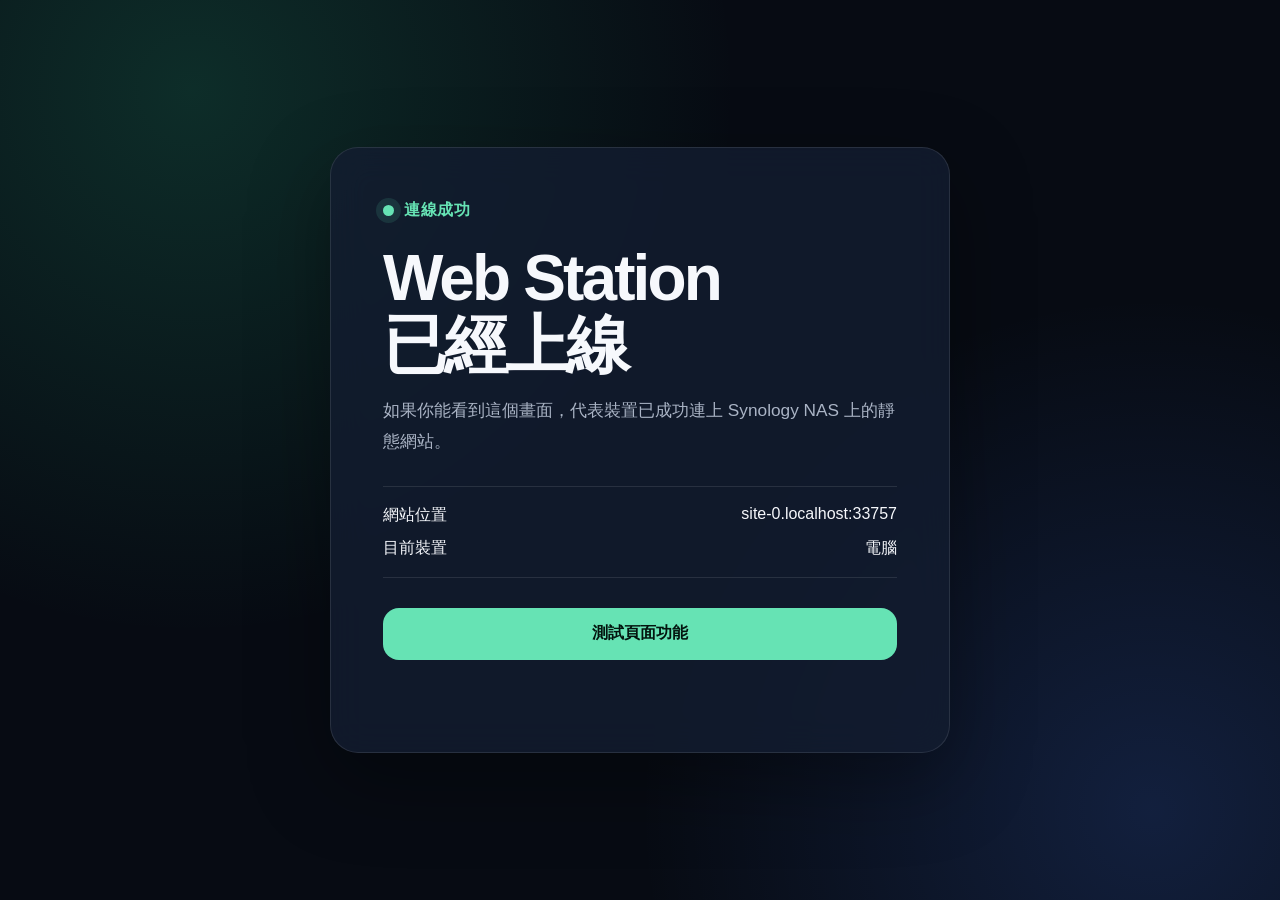
==== index.html @ 580b7bbd "Publish website homepage" ====
<!doctype html>
<html lang="zh-Hant">
<head>
  <meta charset="utf-8">
  <meta name="viewport" content="width=device-width, initial-scale=1, viewport-fit=cover">
  <meta name="theme-color" content="#0b1220">
  <title>Synology Web Station 測試</title>
  <style>
    :root {
      color-scheme: dark;
      --bg: #070b13;
      --panel: rgba(19, 29, 48, 0.82);
      --line: rgba(255, 255, 255, 0.1);
      --text: #f6f8fc;
      --muted: #aab4c5;
      --accent: #66e3b4;
      --accent-strong: #2bc98d;
    }

    * { box-sizing: border-box; }

    body {
      margin: 0;
      min-height: 100svh;
      display: grid;
      place-items: center;
      padding: max(24px, env(safe-area-inset-top)) max(20px, env(safe-area-inset-right))
               max(24px, env(safe-area-inset-bottom)) max(20px, env(safe-area-inset-left));
      font-family: -apple-system, BlinkMacSystemFont, "Segoe UI", "Noto Sans TC", sans-serif;
      background:
        radial-gradient(circle at 15% 10%, rgba(43, 201, 141, 0.18), transparent 34rem),
        radial-gradient(circle at 90% 90%, rgba(69, 125, 255, 0.18), transparent 32rem),
        var(--bg);
      color: var(--text);
    }

    main {
      width: min(100%, 620px);
      padding: clamp(28px, 7vw, 52px);
      border: 1px solid var(--line);
      border-radius: 28px;
      background: var(--panel);
      box-shadow: 0 28px 80px rgba(0, 0, 0, 0.36);
      backdrop-filter: blur(18px);
      -webkit-backdrop-filter: blur(18px);
    }

    .status {
      display: inline-flex;
      align-items: center;
      gap: 10px;
      margin-bottom: 24px;
      color: var(--accent);
      font-weight: 700;
      letter-spacing: 0.04em;
    }

    .dot {
      width: 11px;
      height: 11px;
      border-radius: 50%;
      background: var(--accent);
      box-shadow: 0 0 0 7px rgba(102, 227, 180, 0.12);
    }

    h1 {
      margin: 0 0 16px;
      font-size: clamp(2rem, 8vw, 4rem);
      line-height: 1.05;
      letter-spacing: -0.045em;
    }

    p {
      margin: 0;
      color: var(--muted);
      font-size: 1.08rem;
      line-height: 1.75;
    }

    .details {
      display: grid;
      gap: 12px;
      margin: 30px 0;
      padding: 18px 0;
      border-block: 1px solid var(--line);
    }

    .row {
      display: flex;
      justify-content: space-between;
      gap: 20px;
    }

    .row span:last-child {
      color: var(--text);
      text-align: right;
      overflow-wrap: anywhere;
    }

    button {
      width: 100%;
      min-height: 52px;
      border: 0;
      border-radius: 16px;
      padding: 14px 20px;
      font: inherit;
      font-weight: 800;
      color: #03140e;
      background: var(--accent);
      cursor: pointer;
      transition: transform 150ms ease, background 150ms ease;
    }

    button:hover { background: var(--accent-strong); }
    button:active { transform: scale(0.985); }
    button:focus-visible { outline: 3px solid white; outline-offset: 4px; }

    #result {
      min-height: 1.5em;
      margin-top: 16px;
      text-align: center;
      color: var(--accent);
      font-weight: 700;
    }

    @media (max-width: 480px) {
      main { border-radius: 22px; }
      .row { display: grid; gap: 3px; }
      .row span:last-child { text-align: left; }
    }
  </style>
</head>
<body>
  <main>
    <div class="status"><span class="dot" aria-hidden="true"></span>連線成功</div>
    <h1>Web Station<br>已經上線</h1>
    <p>如果你能看到這個畫面，代表裝置已成功連上 Synology NAS 上的靜態網站。</p>

    <div class="details" aria-label="連線資訊">
      <div class="row"><span>網站位置</span><span id="host">—</span></div>
      <div class="row"><span>目前裝置</span><span id="device">—</span></div>
    </div>

    <button id="test" type="button">測試頁面功能</button>
    <div id="result" role="status" aria-live="polite"></div>
  </main>

  <script>
    const isTouchDevice = navigator.maxTouchPoints > 0;
    document.querySelector('#host').textContent = location.host || '本機檔案';
    document.querySelector('#device').textContent = isTouchDevice ? '觸控裝置' : '電腦';

    document.querySelector('#test').addEventListener('click', () => {
      const time = new Intl.DateTimeFormat('zh-TW', {
        hour: '2-digit', minute: '2-digit', second: '2-digit'
      }).format(new Date());
      document.querySelector('#result').textContent = `功能正常 · ${time}`;
    });
  </script>
</body>
</html>
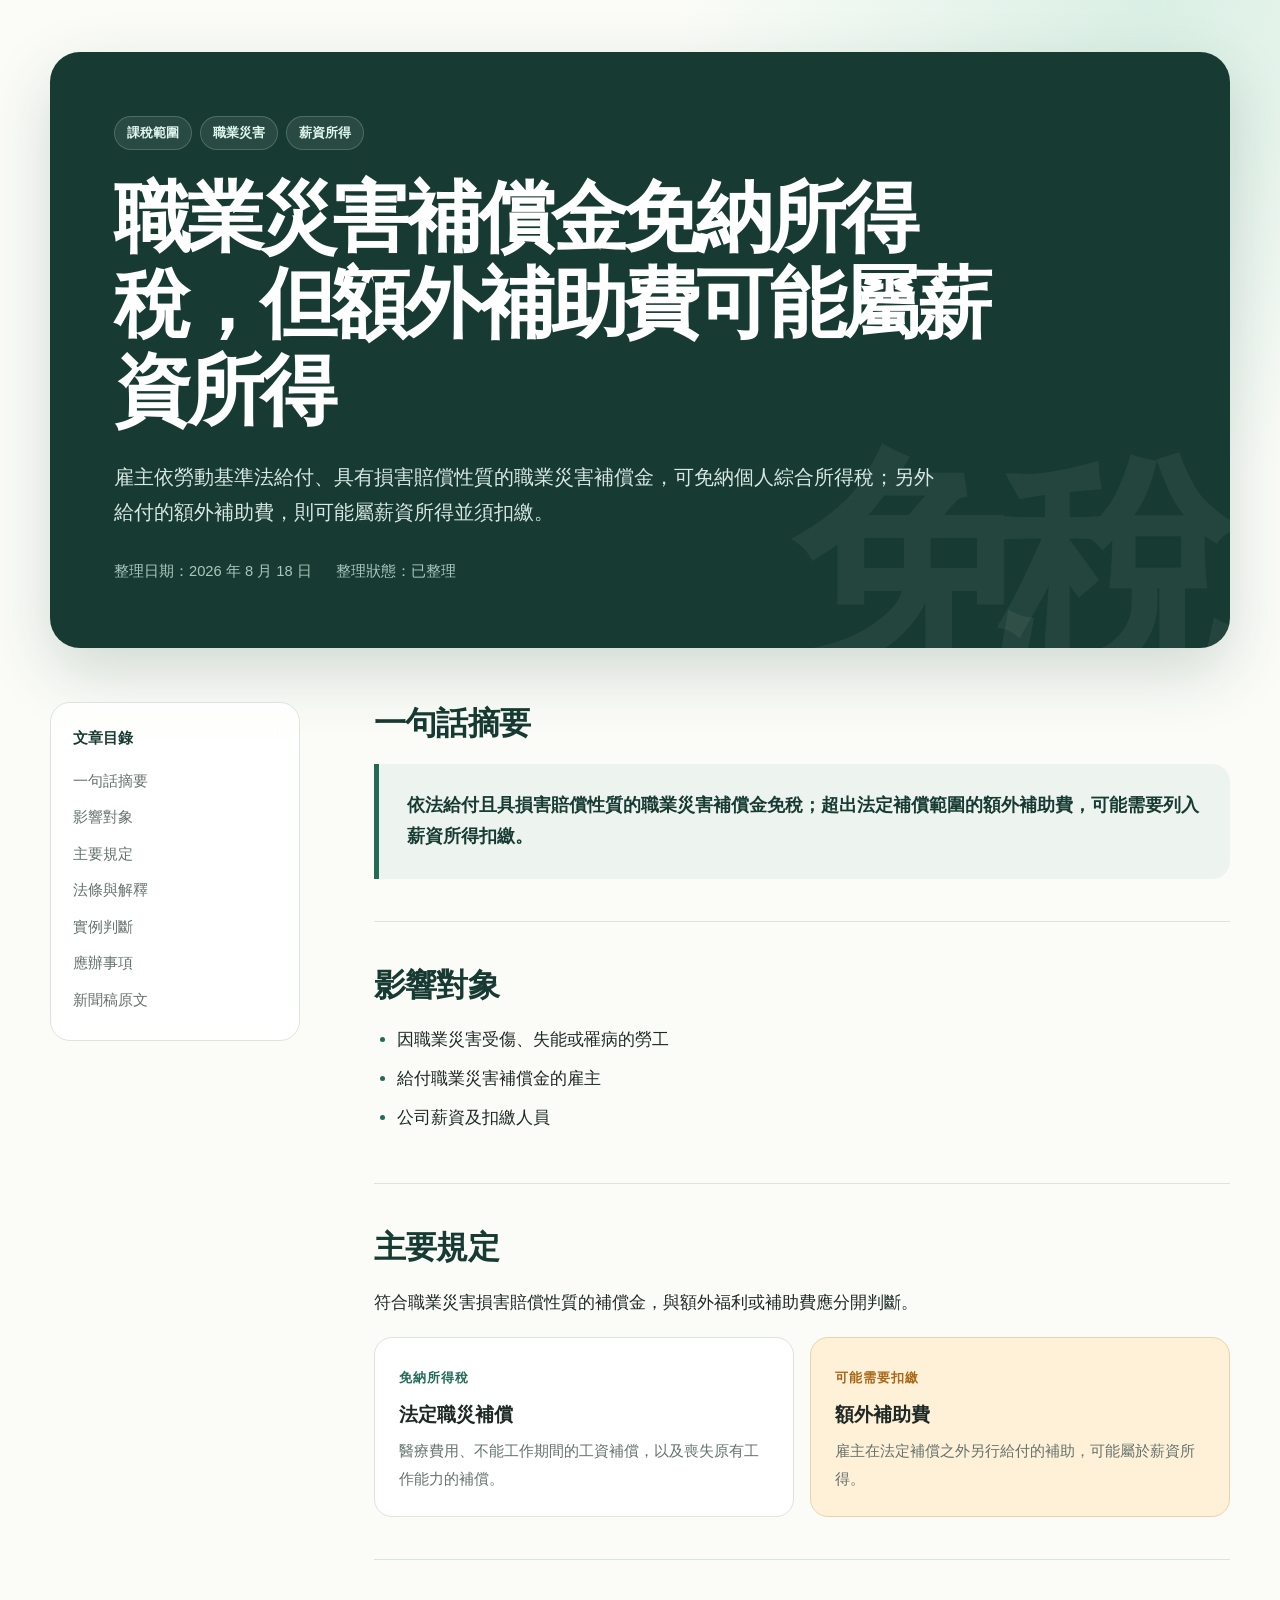
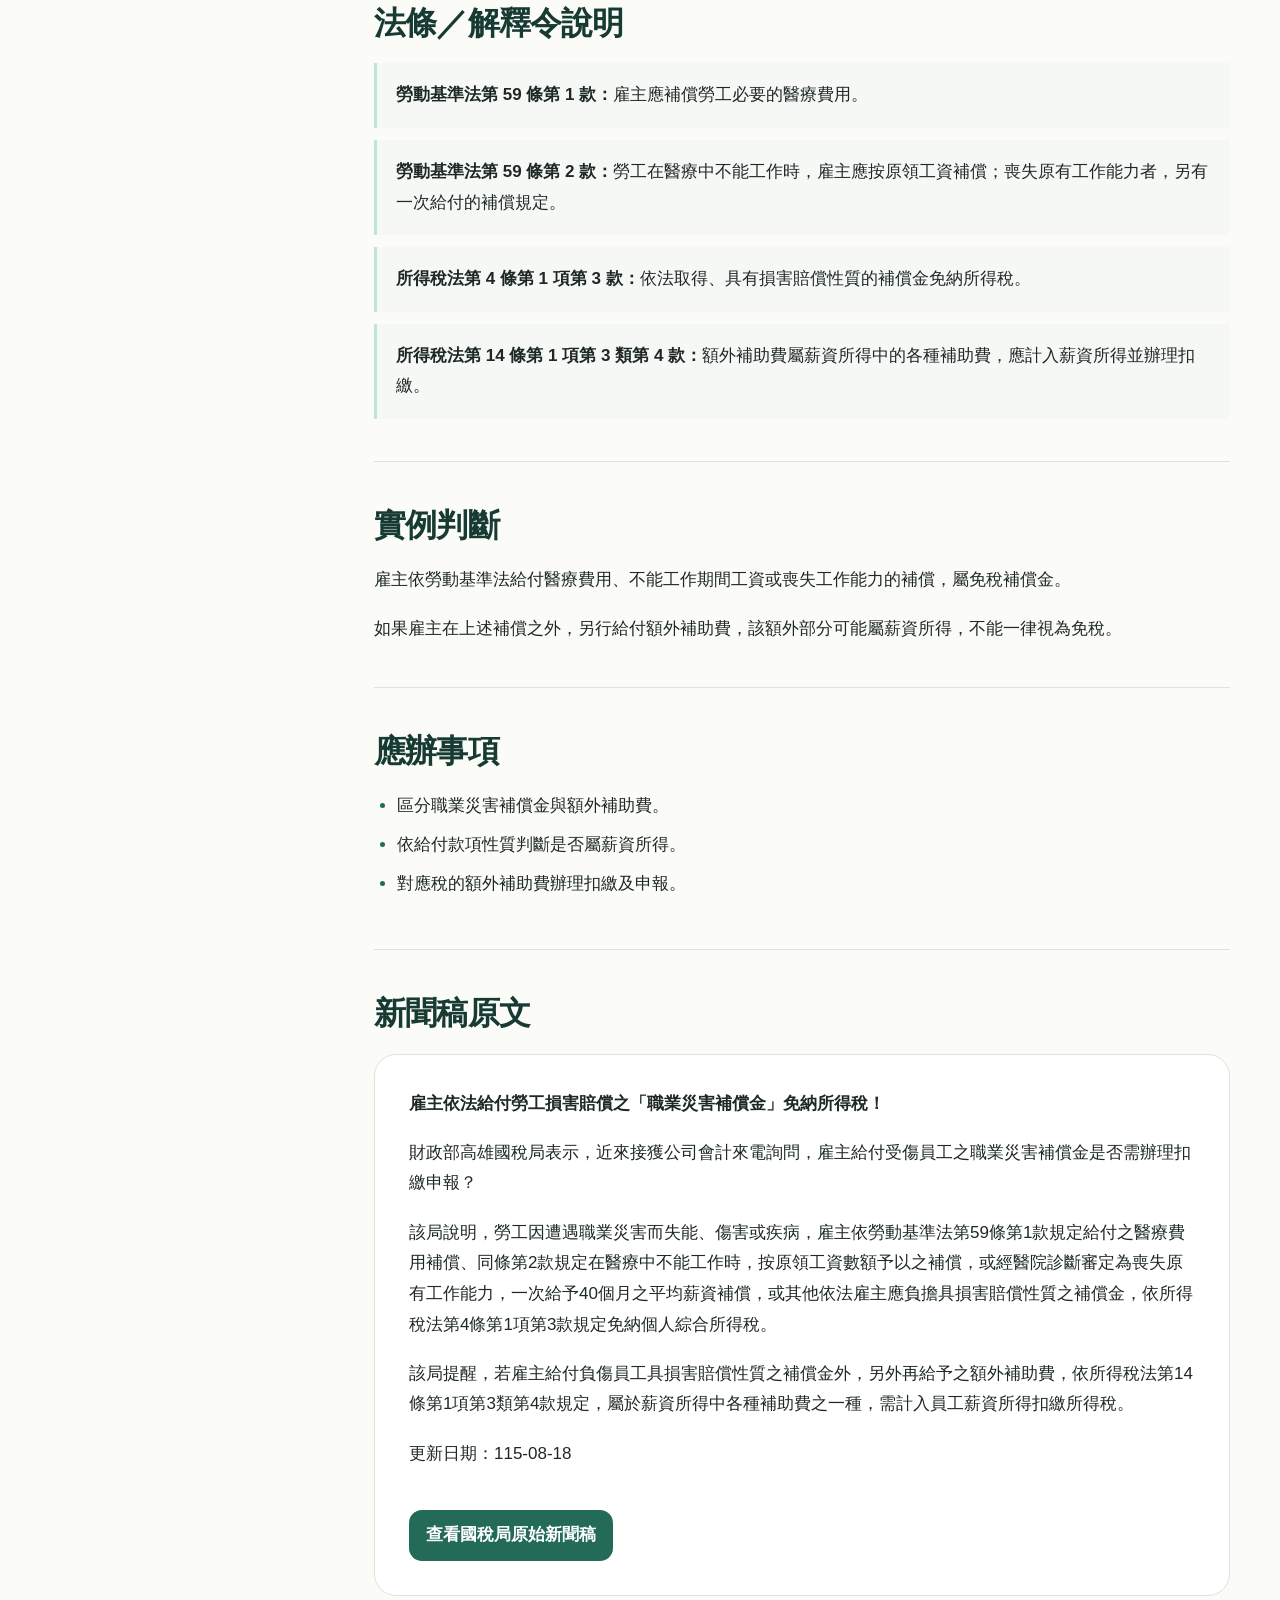
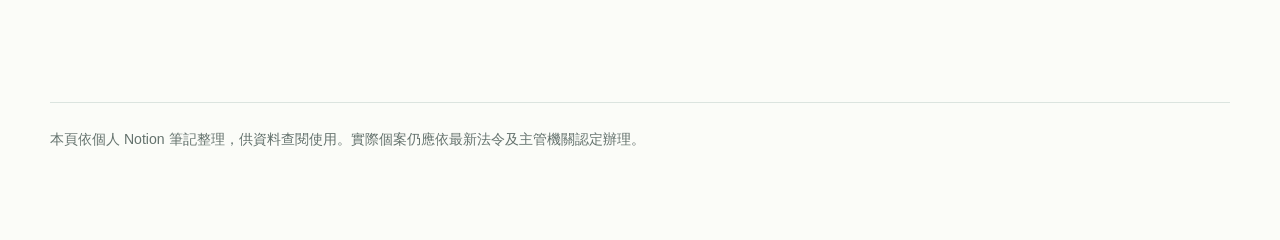
==== commit c9f2e252: "Replace homepage with occupational accident compensation tax article" ====
--- a/index.html
+++ b/index.html
@@ -3,159 +3,424 @@
 <head>
   <meta charset="utf-8">
   <meta name="viewport" content="width=device-width, initial-scale=1, viewport-fit=cover">
-  <meta name="theme-color" content="#0b1220">
-  <title>Synology Web Station 測試</title>
+  <meta name="theme-color" content="#173b32">
+  <meta name="description" content="職業災害補償金的所得稅判斷重點：依法給付且具損害賠償性質者免稅，額外補助費可能屬薪資所得。">
+  <title>職業災害補償金免納所得稅｜稅務筆記</title>
   <style>
     :root {
-      color-scheme: dark;
-      --bg: #070b13;
-      --panel: rgba(19, 29, 48, 0.82);
-      --line: rgba(255, 255, 255, 0.1);
-      --text: #f6f8fc;
-      --muted: #aab4c5;
-      --accent: #66e3b4;
-      --accent-strong: #2bc98d;
+      --ink: #1e2926;
+      --muted: #64726d;
+      --paper: #fbfcf8;
+      --soft: #edf3ef;
+      --deep: #173b32;
+      --green: #236b57;
+      --mint: #bfe5d5;
+      --amber: #a86716;
+      --amber-soft: #fff1d8;
+      --line: #dbe4df;
+      --white: #ffffff;
     }
 
     * { box-sizing: border-box; }
+
+    html {
+      scroll-behavior: smooth;
+      scroll-padding-top: 24px;
+    }
 
     body {
       margin: 0;
-      min-height: 100svh;
-      display: grid;
-      place-items: center;
-      padding: max(24px, env(safe-area-inset-top)) max(20px, env(safe-area-inset-right))
-               max(24px, env(safe-area-inset-bottom)) max(20px, env(safe-area-inset-left));
+      color: var(--ink);
+      background:
+        radial-gradient(circle at 90% 0%, rgba(191, 229, 213, 0.55), transparent 30rem),
+        var(--paper);
       font-family: -apple-system, BlinkMacSystemFont, "Segoe UI", "Noto Sans TC", sans-serif;
-      background:
-        radial-gradient(circle at 15% 10%, rgba(43, 201, 141, 0.18), transparent 34rem),
-        radial-gradient(circle at 90% 90%, rgba(69, 125, 255, 0.18), transparent 32rem),
-        var(--bg);
-      color: var(--text);
-    }
-
-    main {
-      width: min(100%, 620px);
-      padding: clamp(28px, 7vw, 52px);
-      border: 1px solid var(--line);
-      border-radius: 28px;
-      background: var(--panel);
-      box-shadow: 0 28px 80px rgba(0, 0, 0, 0.36);
-      backdrop-filter: blur(18px);
-      -webkit-backdrop-filter: blur(18px);
-    }
-
-    .status {
+      font-size: 17px;
+      line-height: 1.8;
+    }
+
+    a { color: var(--green); text-underline-offset: 3px; }
+    a:hover { color: var(--deep); }
+
+    .shell {
+      width: min(1180px, calc(100% - 40px));
+      margin: 0 auto;
+      padding: 52px 0 88px;
+    }
+
+    header {
+      position: relative;
+      overflow: hidden;
+      padding: clamp(30px, 6vw, 64px);
+      border-radius: 30px;
+      color: var(--white);
+      background: var(--deep);
+      box-shadow: 0 24px 64px rgba(23, 59, 50, 0.18);
+    }
+
+    header::after {
+      content: "免稅";
+      position: absolute;
+      right: clamp(-24px, 2vw, 20px);
+      bottom: clamp(-46px, -3vw, -16px);
+      color: rgba(255, 255, 255, 0.055);
+      font-size: clamp(7rem, 20vw, 15rem);
+      font-weight: 900;
+      line-height: 1;
+      letter-spacing: -0.12em;
+      pointer-events: none;
+    }
+
+    .eyebrow {
+      display: flex;
+      flex-wrap: wrap;
+      gap: 8px;
+      margin-bottom: 24px;
+    }
+
+    .tag {
       display: inline-flex;
       align-items: center;
-      gap: 10px;
-      margin-bottom: 24px;
-      color: var(--accent);
+      min-height: 32px;
+      padding: 4px 12px;
+      border: 1px solid rgba(255, 255, 255, 0.18);
+      border-radius: 999px;
+      color: #dff6ec;
+      background: rgba(255, 255, 255, 0.08);
+      font-size: 0.82rem;
       font-weight: 700;
-      letter-spacing: 0.04em;
-    }
-
-    .dot {
-      width: 11px;
-      height: 11px;
-      border-radius: 50%;
-      background: var(--accent);
-      box-shadow: 0 0 0 7px rgba(102, 227, 180, 0.12);
     }
 
     h1 {
-      margin: 0 0 16px;
-      font-size: clamp(2rem, 8vw, 4rem);
-      line-height: 1.05;
-      letter-spacing: -0.045em;
-    }
-
-    p {
+      position: relative;
+      z-index: 1;
+      max-width: 900px;
       margin: 0;
+      font-size: clamp(2.2rem, 6vw, 4.8rem);
+      line-height: 1.13;
+      letter-spacing: -0.055em;
+    }
+
+    .lead {
+      position: relative;
+      z-index: 1;
+      max-width: 820px;
+      margin: 26px 0 0;
+      color: #d7e7e1;
+      font-size: clamp(1.05rem, 2vw, 1.25rem);
+      line-height: 1.75;
+    }
+
+    .meta {
+      position: relative;
+      z-index: 1;
+      display: flex;
+      flex-wrap: wrap;
+      gap: 10px 24px;
+      margin-top: 28px;
+      color: #a9c8bd;
+      font-size: 0.92rem;
+    }
+
+    .layout {
+      display: grid;
+      grid-template-columns: 250px minmax(0, 1fr);
+      gap: clamp(32px, 6vw, 74px);
+      margin-top: 54px;
+      align-items: start;
+    }
+
+    nav {
+      position: sticky;
+      top: 24px;
+      padding: 22px;
+      border: 1px solid var(--line);
+      border-radius: 20px;
+      background: rgba(255, 255, 255, 0.78);
+      backdrop-filter: blur(12px);
+      -webkit-backdrop-filter: blur(12px);
+    }
+
+    nav strong {
+      display: block;
+      margin-bottom: 11px;
+      color: var(--deep);
+      font-size: 0.92rem;
+    }
+
+    nav a {
+      display: block;
+      padding: 5px 0;
       color: var(--muted);
-      font-size: 1.08rem;
-      line-height: 1.75;
-    }
-
-    .details {
+      text-decoration: none;
+      font-size: 0.92rem;
+    }
+
+    nav a:hover { color: var(--green); }
+
+    article { min-width: 0; }
+
+    section {
+      padding: 0 0 42px;
+      margin: 0 0 42px;
+      border-bottom: 1px solid var(--line);
+    }
+
+    section:last-child {
+      margin-bottom: 0;
+      border-bottom: 0;
+    }
+
+    h2 {
+      margin: 0 0 18px;
+      color: var(--deep);
+      font-size: clamp(1.45rem, 3vw, 2rem);
+      line-height: 1.35;
+      letter-spacing: -0.025em;
+    }
+
+    p { margin: 0 0 1.1em; }
+    p:last-child { margin-bottom: 0; }
+
+    ul {
+      margin: 0;
+      padding-left: 1.35em;
+    }
+
+    li { margin: 0.48em 0; }
+    li::marker { color: var(--green); }
+
+    .summary {
+      padding: 26px 28px;
+      border-left: 5px solid var(--green);
+      border-radius: 0 18px 18px 0;
+      background: var(--soft);
+      color: var(--deep);
+      font-size: 1.1rem;
+      font-weight: 650;
+    }
+
+    .decision-grid {
+      display: grid;
+      grid-template-columns: repeat(2, minmax(0, 1fr));
+      gap: 16px;
+    }
+
+    .decision {
+      padding: 24px;
+      border: 1px solid var(--line);
+      border-radius: 18px;
+      background: var(--white);
+    }
+
+    .decision.taxable {
+      border-color: #ead2ad;
+      background: var(--amber-soft);
+    }
+
+    .decision-label {
+      display: inline-block;
+      margin-bottom: 12px;
+      color: var(--green);
+      font-size: 0.84rem;
+      font-weight: 800;
+      letter-spacing: 0.08em;
+    }
+
+    .taxable .decision-label { color: var(--amber); }
+
+    .decision h3 {
+      margin: 0 0 9px;
+      font-size: 1.18rem;
+      line-height: 1.4;
+    }
+
+    .decision p {
+      color: var(--muted);
+      font-size: 0.95rem;
+    }
+
+    .law-list {
       display: grid;
       gap: 12px;
-      margin: 30px 0;
-      padding: 18px 0;
-      border-block: 1px solid var(--line);
-    }
-
-    .row {
-      display: flex;
-      justify-content: space-between;
-      gap: 20px;
-    }
-
-    .row span:last-child {
-      color: var(--text);
-      text-align: right;
-      overflow-wrap: anywhere;
-    }
-
-    button {
-      width: 100%;
-      min-height: 52px;
-      border: 0;
-      border-radius: 16px;
-      padding: 14px 20px;
-      font: inherit;
-      font-weight: 800;
-      color: #03140e;
-      background: var(--accent);
-      cursor: pointer;
-      transition: transform 150ms ease, background 150ms ease;
-    }
-
-    button:hover { background: var(--accent-strong); }
-    button:active { transform: scale(0.985); }
-    button:focus-visible { outline: 3px solid white; outline-offset: 4px; }
-
-    #result {
-      min-height: 1.5em;
-      margin-top: 16px;
-      text-align: center;
-      color: var(--accent);
-      font-weight: 700;
-    }
-
-    @media (max-width: 480px) {
-      main { border-radius: 22px; }
-      .row { display: grid; gap: 3px; }
-      .row span:last-child { text-align: left; }
+      padding: 0;
+      list-style: none;
+    }
+
+    .law-list li {
+      margin: 0;
+      padding: 17px 19px;
+      border-left: 3px solid var(--mint);
+      background: #f6f8f6;
+    }
+
+    .original {
+      padding: clamp(22px, 4vw, 34px);
+      border: 1px solid var(--line);
+      border-radius: 22px;
+      background: var(--white);
+    }
+
+    .source-link {
+      display: inline-flex;
+      align-items: center;
+      min-height: 46px;
+      margin-top: 22px;
+      padding: 10px 17px;
+      border-radius: 13px;
+      color: var(--white);
+      background: var(--green);
+      font-weight: 750;
+      text-decoration: none;
+    }
+
+    .source-link:hover {
+      color: var(--white);
+      background: var(--deep);
+    }
+
+    footer {
+      margin-top: 64px;
+      padding-top: 24px;
+      border-top: 1px solid var(--line);
+      color: var(--muted);
+      font-size: 0.88rem;
+    }
+
+    @media (max-width: 820px) {
+      .shell {
+        width: min(100% - 28px, 720px);
+        padding-top: 14px;
+      }
+
+      header { border-radius: 22px; }
+      .layout { grid-template-columns: 1fr; margin-top: 36px; }
+      nav { position: static; }
+      nav strong { margin-bottom: 8px; }
+      nav a { display: inline-block; margin-right: 15px; }
+    }
+
+    @media (max-width: 560px) {
+      body { font-size: 16px; }
+      .decision-grid { grid-template-columns: 1fr; }
+      section { padding-bottom: 32px; margin-bottom: 32px; }
+      .summary { padding: 21px; }
+    }
+
+    @media print {
+      body { background: white; color: black; }
+      .shell { width: 100%; padding: 0; }
+      header { color: black; background: white; box-shadow: none; border: 1px solid #aaa; }
+      header::after, nav { display: none; }
+      .lead, .meta { color: #333; }
+      .layout { display: block; }
+      section { break-inside: avoid; }
+      .source-link { color: black; background: white; border: 1px solid #777; }
     }
   </style>
 </head>
 <body>
-  <main>
-    <div class="status"><span class="dot" aria-hidden="true"></span>連線成功</div>
-    <h1>Web Station<br>已經上線</h1>
-    <p>如果你能看到這個畫面，代表裝置已成功連上 Synology NAS 上的靜態網站。</p>
-
-    <div class="details" aria-label="連線資訊">
-      <div class="row"><span>網站位置</span><span id="host">—</span></div>
-      <div class="row"><span>目前裝置</span><span id="device">—</span></div>
+  <div class="shell">
+    <header>
+      <div class="eyebrow" aria-label="文章分類">
+        <span class="tag">課稅範圍</span>
+        <span class="tag">職業災害</span>
+        <span class="tag">薪資所得</span>
+      </div>
+      <h1>職業災害補償金免納所得稅，但額外補助費可能屬薪資所得</h1>
+      <p class="lead">雇主依勞動基準法給付、具有損害賠償性質的職業災害補償金，可免納個人綜合所得稅；另外給付的額外補助費，則可能屬薪資所得並須扣繳。</p>
+      <div class="meta">
+        <span>整理日期：2026 年 8 月 18 日</span>
+        <span>整理狀態：已整理</span>
+      </div>
+    </header>
+
+    <div class="layout">
+      <nav aria-label="文章目錄">
+        <strong>文章目錄</strong>
+        <a href="#summary">一句話摘要</a>
+        <a href="#audience">影響對象</a>
+        <a href="#rules">主要規定</a>
+        <a href="#laws">法條與解釋</a>
+        <a href="#example">實例判斷</a>
+        <a href="#actions">應辦事項</a>
+        <a href="#original">新聞稿原文</a>
+      </nav>
+
+      <article>
+        <section id="summary">
+          <h2>一句話摘要</h2>
+          <div class="summary">依法給付且具損害賠償性質的職業災害補償金免稅；超出法定補償範圍的額外補助費，可能需要列入薪資所得扣繳。</div>
+        </section>
+
+        <section id="audience">
+          <h2>影響對象</h2>
+          <ul>
+            <li>因職業災害受傷、失能或罹病的勞工</li>
+            <li>給付職業災害補償金的雇主</li>
+            <li>公司薪資及扣繳人員</li>
+          </ul>
+        </section>
+
+        <section id="rules">
+          <h2>主要規定</h2>
+          <p>符合職業災害損害賠償性質的補償金，與額外福利或補助費應分開判斷。</p>
+          <div class="decision-grid">
+            <div class="decision">
+              <span class="decision-label">免納所得稅</span>
+              <h3>法定職災補償</h3>
+              <p>醫療費用、不能工作期間的工資補償，以及喪失原有工作能力的補償。</p>
+            </div>
+            <div class="decision taxable">
+              <span class="decision-label">可能需要扣繳</span>
+              <h3>額外補助費</h3>
+              <p>雇主在法定補償之外另行給付的補助，可能屬於薪資所得。</p>
+            </div>
+          </div>
+        </section>
+
+        <section id="laws">
+          <h2>法條／解釋令說明</h2>
+          <ul class="law-list">
+            <li><strong>勞動基準法第 59 條第 1 款：</strong>雇主應補償勞工必要的醫療費用。</li>
+            <li><strong>勞動基準法第 59 條第 2 款：</strong>勞工在醫療中不能工作時，雇主應按原領工資補償；喪失原有工作能力者，另有一次給付的補償規定。</li>
+            <li><strong>所得稅法第 4 條第 1 項第 3 款：</strong>依法取得、具有損害賠償性質的補償金免納所得稅。</li>
+            <li><strong>所得稅法第 14 條第 1 項第 3 類第 4 款：</strong>額外補助費屬薪資所得中的各種補助費，應計入薪資所得並辦理扣繳。</li>
+          </ul>
+        </section>
+
+        <section id="example">
+          <h2>實例判斷</h2>
+          <p>雇主依勞動基準法給付醫療費用、不能工作期間工資或喪失工作能力的補償，屬免稅補償金。</p>
+          <p>如果雇主在上述補償之外，另行給付額外補助費，該額外部分可能屬薪資所得，不能一律視為免稅。</p>
+        </section>
+
+        <section id="actions">
+          <h2>應辦事項</h2>
+          <ul>
+            <li>區分職業災害補償金與額外補助費。</li>
+            <li>依給付款項性質判斷是否屬薪資所得。</li>
+            <li>對應稅的額外補助費辦理扣繳及申報。</li>
+          </ul>
+        </section>
+
+        <section id="original">
+          <h2>新聞稿原文</h2>
+          <div class="original">
+            <p><strong>雇主依法給付勞工損害賠償之「職業災害補償金」免納所得稅！</strong></p>
+            <p>財政部高雄國稅局表示，近來接獲公司會計來電詢問，雇主給付受傷員工之職業災害補償金是否需辦理扣繳申報？</p>
+            <p>該局說明，勞工因遭遇職業災害而失能、傷害或疾病，雇主依勞動基準法第59條第1款規定給付之醫療費用補償、同條第2款規定在醫療中不能工作時，按原領工資數額予以之補償，或經醫院診斷審定為喪失原有工作能力，一次給予40個月之平均薪資補償，或其他依法雇主應負擔具損害賠償性質之補償金，依所得稅法第4條第1項第3款規定免納個人綜合所得稅。</p>
+            <p>該局提醒，若雇主給付負傷員工具損害賠償性質之補償金外，另外再給予之額外補助費，依所得稅法第14條第1項第3類第4款規定，屬於薪資所得中各種補助費之一種，需計入員工薪資所得扣繳所得稅。</p>
+            <p>更新日期：115-08-18</p>
+            <a class="source-link" href="https://www.ntbk.gov.tw/singlehtml/8edee6a2f90d4254a5e8d38c1db38137?cntId=555161aa79064f4daa72fb02795db896" target="_blank" rel="noopener noreferrer">查看國稅局原始新聞稿</a>
+          </div>
+        </section>
+      </article>
     </div>
 
-    <button id="test" type="button">測試頁面功能</button>
-    <div id="result" role="status" aria-live="polite"></div>
-  </main>
-
-  <script>
-    const isTouchDevice = navigator.maxTouchPoints > 0;
-    document.querySelector('#host').textContent = location.host || '本機檔案';
-    document.querySelector('#device').textContent = isTouchDevice ? '觸控裝置' : '電腦';
-
-    document.querySelector('#test').addEventListener('click', () => {
-      const time = new Intl.DateTimeFormat('zh-TW', {
-        hour: '2-digit', minute: '2-digit', second: '2-digit'
-      }).format(new Date());
-      document.querySelector('#result').textContent = `功能正常 · ${time}`;
-    });
-  </script>
+    <footer>
+      本頁依個人 Notion 筆記整理，供資料查閱使用。實際個案仍應依最新法令及主管機關認定辦理。
+    </footer>
+  </div>
 </body>
 </html>
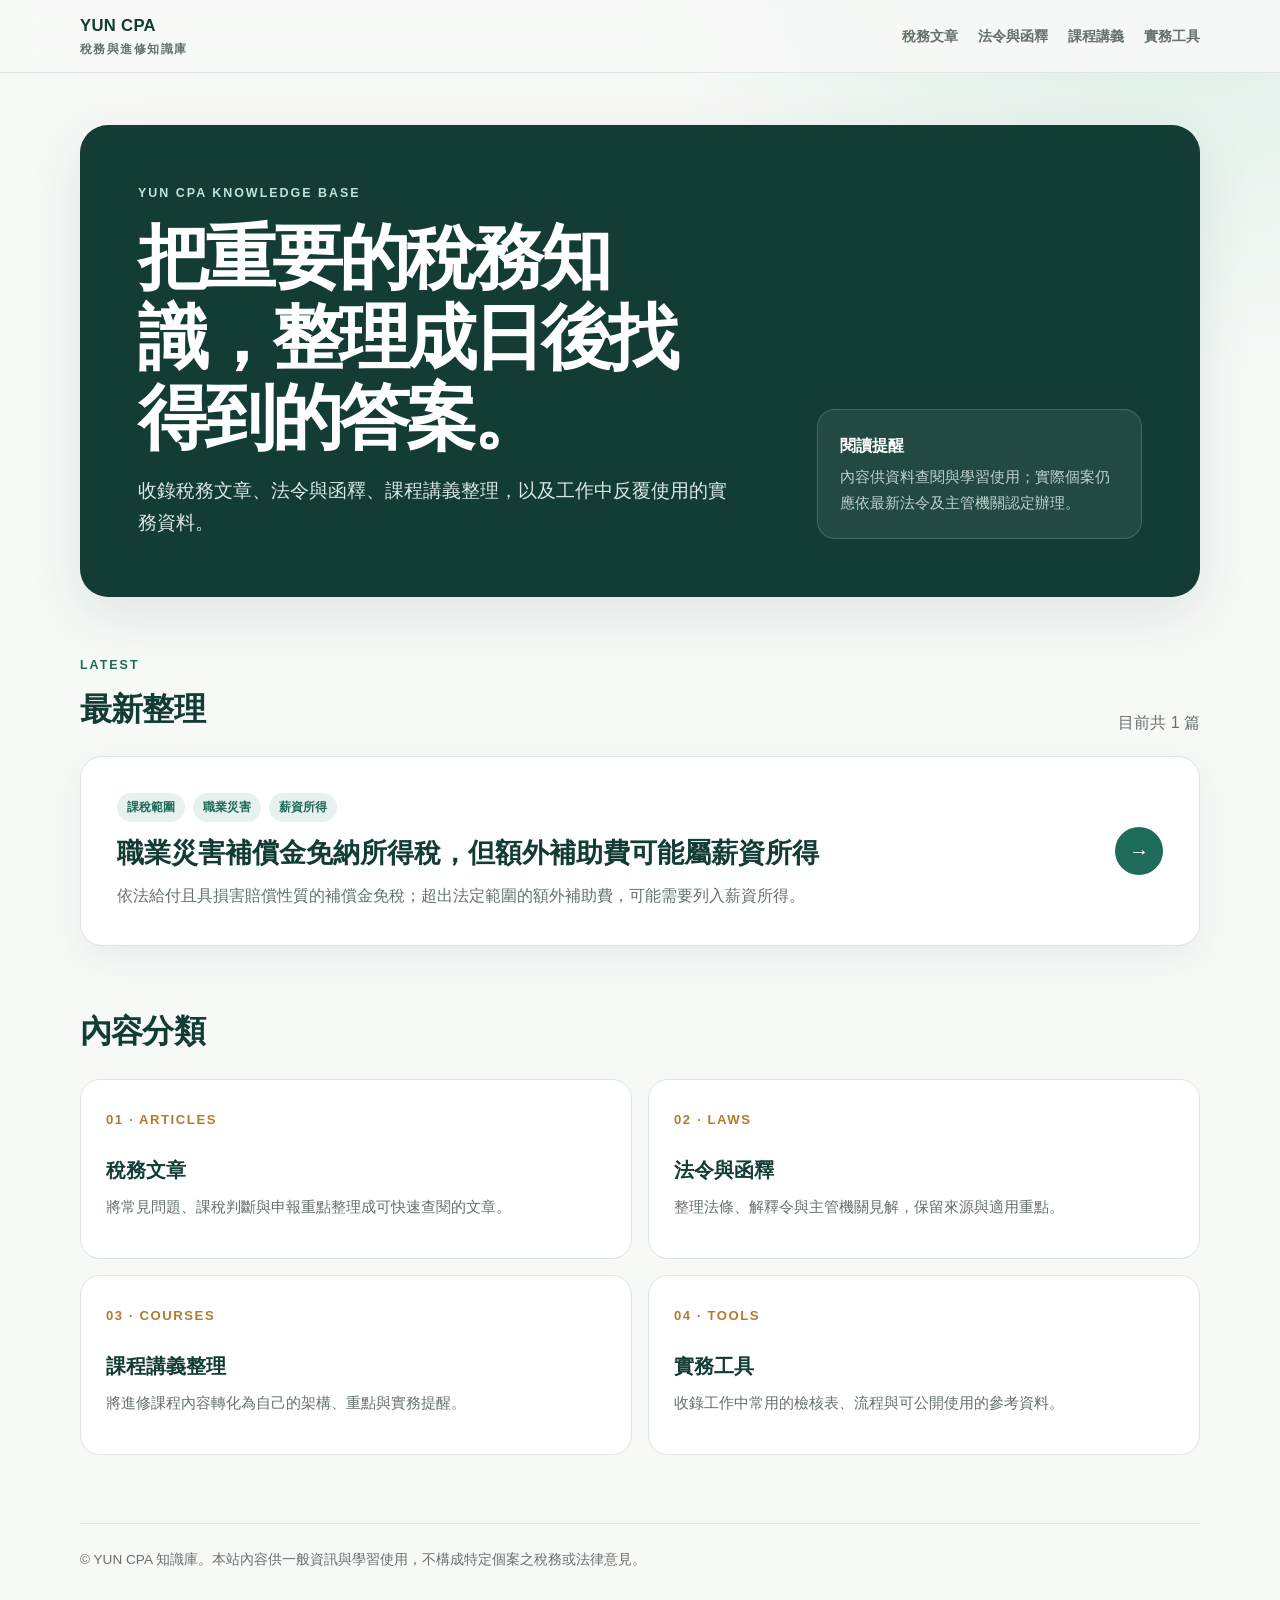
==== commit 0134b174: "Build homepage and content categories" ====
--- a/index.html
+++ b/index.html
@@ -3,424 +3,90 @@
 <head>
   <meta charset="utf-8">
   <meta name="viewport" content="width=device-width, initial-scale=1, viewport-fit=cover">
-  <meta name="theme-color" content="#173b32">
-  <meta name="description" content="職業災害補償金的所得稅判斷重點：依法給付且具損害賠償性質者免稅，額外補助費可能屬薪資所得。">
-  <title>職業災害補償金免納所得稅｜稅務筆記</title>
-  <style>
-    :root {
-      --ink: #1e2926;
-      --muted: #64726d;
-      --paper: #fbfcf8;
-      --soft: #edf3ef;
-      --deep: #173b32;
-      --green: #236b57;
-      --mint: #bfe5d5;
-      --amber: #a86716;
-      --amber-soft: #fff1d8;
-      --line: #dbe4df;
-      --white: #ffffff;
-    }
-
-    * { box-sizing: border-box; }
-
-    html {
-      scroll-behavior: smooth;
-      scroll-padding-top: 24px;
-    }
-
-    body {
-      margin: 0;
-      color: var(--ink);
-      background:
-        radial-gradient(circle at 90% 0%, rgba(191, 229, 213, 0.55), transparent 30rem),
-        var(--paper);
-      font-family: -apple-system, BlinkMacSystemFont, "Segoe UI", "Noto Sans TC", sans-serif;
-      font-size: 17px;
-      line-height: 1.8;
-    }
-
-    a { color: var(--green); text-underline-offset: 3px; }
-    a:hover { color: var(--deep); }
-
-    .shell {
-      width: min(1180px, calc(100% - 40px));
-      margin: 0 auto;
-      padding: 52px 0 88px;
-    }
-
-    header {
-      position: relative;
-      overflow: hidden;
-      padding: clamp(30px, 6vw, 64px);
-      border-radius: 30px;
-      color: var(--white);
-      background: var(--deep);
-      box-shadow: 0 24px 64px rgba(23, 59, 50, 0.18);
-    }
-
-    header::after {
-      content: "免稅";
-      position: absolute;
-      right: clamp(-24px, 2vw, 20px);
-      bottom: clamp(-46px, -3vw, -16px);
-      color: rgba(255, 255, 255, 0.055);
-      font-size: clamp(7rem, 20vw, 15rem);
-      font-weight: 900;
-      line-height: 1;
-      letter-spacing: -0.12em;
-      pointer-events: none;
-    }
-
-    .eyebrow {
-      display: flex;
-      flex-wrap: wrap;
-      gap: 8px;
-      margin-bottom: 24px;
-    }
-
-    .tag {
-      display: inline-flex;
-      align-items: center;
-      min-height: 32px;
-      padding: 4px 12px;
-      border: 1px solid rgba(255, 255, 255, 0.18);
-      border-radius: 999px;
-      color: #dff6ec;
-      background: rgba(255, 255, 255, 0.08);
-      font-size: 0.82rem;
-      font-weight: 700;
-    }
-
-    h1 {
-      position: relative;
-      z-index: 1;
-      max-width: 900px;
-      margin: 0;
-      font-size: clamp(2.2rem, 6vw, 4.8rem);
-      line-height: 1.13;
-      letter-spacing: -0.055em;
-    }
-
-    .lead {
-      position: relative;
-      z-index: 1;
-      max-width: 820px;
-      margin: 26px 0 0;
-      color: #d7e7e1;
-      font-size: clamp(1.05rem, 2vw, 1.25rem);
-      line-height: 1.75;
-    }
-
-    .meta {
-      position: relative;
-      z-index: 1;
-      display: flex;
-      flex-wrap: wrap;
-      gap: 10px 24px;
-      margin-top: 28px;
-      color: #a9c8bd;
-      font-size: 0.92rem;
-    }
-
-    .layout {
-      display: grid;
-      grid-template-columns: 250px minmax(0, 1fr);
-      gap: clamp(32px, 6vw, 74px);
-      margin-top: 54px;
-      align-items: start;
-    }
-
-    nav {
-      position: sticky;
-      top: 24px;
-      padding: 22px;
-      border: 1px solid var(--line);
-      border-radius: 20px;
-      background: rgba(255, 255, 255, 0.78);
-      backdrop-filter: blur(12px);
-      -webkit-backdrop-filter: blur(12px);
-    }
-
-    nav strong {
-      display: block;
-      margin-bottom: 11px;
-      color: var(--deep);
-      font-size: 0.92rem;
-    }
-
-    nav a {
-      display: block;
-      padding: 5px 0;
-      color: var(--muted);
-      text-decoration: none;
-      font-size: 0.92rem;
-    }
-
-    nav a:hover { color: var(--green); }
-
-    article { min-width: 0; }
-
-    section {
-      padding: 0 0 42px;
-      margin: 0 0 42px;
-      border-bottom: 1px solid var(--line);
-    }
-
-    section:last-child {
-      margin-bottom: 0;
-      border-bottom: 0;
-    }
-
-    h2 {
-      margin: 0 0 18px;
-      color: var(--deep);
-      font-size: clamp(1.45rem, 3vw, 2rem);
-      line-height: 1.35;
-      letter-spacing: -0.025em;
-    }
-
-    p { margin: 0 0 1.1em; }
-    p:last-child { margin-bottom: 0; }
-
-    ul {
-      margin: 0;
-      padding-left: 1.35em;
-    }
-
-    li { margin: 0.48em 0; }
-    li::marker { color: var(--green); }
-
-    .summary {
-      padding: 26px 28px;
-      border-left: 5px solid var(--green);
-      border-radius: 0 18px 18px 0;
-      background: var(--soft);
-      color: var(--deep);
-      font-size: 1.1rem;
-      font-weight: 650;
-    }
-
-    .decision-grid {
-      display: grid;
-      grid-template-columns: repeat(2, minmax(0, 1fr));
-      gap: 16px;
-    }
-
-    .decision {
-      padding: 24px;
-      border: 1px solid var(--line);
-      border-radius: 18px;
-      background: var(--white);
-    }
-
-    .decision.taxable {
-      border-color: #ead2ad;
-      background: var(--amber-soft);
-    }
-
-    .decision-label {
-      display: inline-block;
-      margin-bottom: 12px;
-      color: var(--green);
-      font-size: 0.84rem;
-      font-weight: 800;
-      letter-spacing: 0.08em;
-    }
-
-    .taxable .decision-label { color: var(--amber); }
-
-    .decision h3 {
-      margin: 0 0 9px;
-      font-size: 1.18rem;
-      line-height: 1.4;
-    }
-
-    .decision p {
-      color: var(--muted);
-      font-size: 0.95rem;
-    }
-
-    .law-list {
-      display: grid;
-      gap: 12px;
-      padding: 0;
-      list-style: none;
-    }
-
-    .law-list li {
-      margin: 0;
-      padding: 17px 19px;
-      border-left: 3px solid var(--mint);
-      background: #f6f8f6;
-    }
-
-    .original {
-      padding: clamp(22px, 4vw, 34px);
-      border: 1px solid var(--line);
-      border-radius: 22px;
-      background: var(--white);
-    }
-
-    .source-link {
-      display: inline-flex;
-      align-items: center;
-      min-height: 46px;
-      margin-top: 22px;
-      padding: 10px 17px;
-      border-radius: 13px;
-      color: var(--white);
-      background: var(--green);
-      font-weight: 750;
-      text-decoration: none;
-    }
-
-    .source-link:hover {
-      color: var(--white);
-      background: var(--deep);
-    }
-
-    footer {
-      margin-top: 64px;
-      padding-top: 24px;
-      border-top: 1px solid var(--line);
-      color: var(--muted);
-      font-size: 0.88rem;
-    }
-
-    @media (max-width: 820px) {
-      .shell {
-        width: min(100% - 28px, 720px);
-        padding-top: 14px;
-      }
-
-      header { border-radius: 22px; }
-      .layout { grid-template-columns: 1fr; margin-top: 36px; }
-      nav { position: static; }
-      nav strong { margin-bottom: 8px; }
-      nav a { display: inline-block; margin-right: 15px; }
-    }
-
-    @media (max-width: 560px) {
-      body { font-size: 16px; }
-      .decision-grid { grid-template-columns: 1fr; }
-      section { padding-bottom: 32px; margin-bottom: 32px; }
-      .summary { padding: 21px; }
-    }
-
-    @media print {
-      body { background: white; color: black; }
-      .shell { width: 100%; padding: 0; }
-      header { color: black; background: white; box-shadow: none; border: 1px solid #aaa; }
-      header::after, nav { display: none; }
-      .lead, .meta { color: #333; }
-      .layout { display: block; }
-      section { break-inside: avoid; }
-      .source-link { color: black; background: white; border: 1px solid #777; }
-    }
-  </style>
+  <meta name="theme-color" content="#123c34">
+  <meta name="description" content="YUN CPA 稅務與進修知識庫，整理稅務文章、法令函釋、課程講義與實務工具。">
+  <title>YUN CPA｜稅務與進修知識庫</title>
+  <link rel="stylesheet" href="assets/site.css">
 </head>
 <body>
-  <div class="shell">
-    <header>
-      <div class="eyebrow" aria-label="文章分類">
-        <span class="tag">課稅範圍</span>
-        <span class="tag">職業災害</span>
-        <span class="tag">薪資所得</span>
+  <header class="site-header">
+    <div class="nav-wrap">
+      <a class="brand" href="index.html">YUN CPA<small>稅務與進修知識庫</small></a>
+      <nav class="main-nav" aria-label="主要導覽">
+        <a href="categories/articles.html">稅務文章</a>
+        <a href="categories/laws.html">法令與函釋</a>
+        <a href="categories/courses.html">課程講義</a>
+        <a href="categories/tools.html">實務工具</a>
+      </nav>
+    </div>
+  </header>
+
+  <main class="page-wrap">
+    <section class="intro" aria-labelledby="page-title">
+      <div>
+        <span class="kicker">YUN CPA KNOWLEDGE BASE</span>
+        <h1 id="page-title">把重要的稅務知識，整理成日後找得到的答案。</h1>
+        <p>收錄稅務文章、法令與函釋、課程講義整理，以及工作中反覆使用的實務資料。</p>
       </div>
-      <h1>職業災害補償金免納所得稅，但額外補助費可能屬薪資所得</h1>
-      <p class="lead">雇主依勞動基準法給付、具有損害賠償性質的職業災害補償金，可免納個人綜合所得稅；另外給付的額外補助費，則可能屬薪資所得並須扣繳。</p>
-      <div class="meta">
-        <span>整理日期：2026 年 8 月 18 日</span>
-        <span>整理狀態：已整理</span>
+      <aside class="intro-note">
+        <strong>閱讀提醒</strong>
+        <p>內容供資料查閱與學習使用；實際個案仍應依最新法令及主管機關認定辦理。</p>
+      </aside>
+    </section>
+
+    <section class="section" aria-labelledby="latest-title">
+      <div class="section-head">
+        <div>
+          <span class="kicker" style="color:var(--green);margin-bottom:6px">LATEST</span>
+          <h2 id="latest-title">最新整理</h2>
+        </div>
+        <p>目前共 1 篇</p>
       </div>
-    </header>
+      <a class="article-card" href="articles/occupational-accident-compensation-tax.html">
+        <div>
+          <div class="tags" aria-label="文章標籤">
+            <span class="tag">課稅範圍</span>
+            <span class="tag">職業災害</span>
+            <span class="tag">薪資所得</span>
+          </div>
+          <h3>職業災害補償金免納所得稅，但額外補助費可能屬薪資所得</h3>
+          <p>依法給付且具損害賠償性質的補償金免稅；超出法定範圍的額外補助費，可能需要列入薪資所得。</p>
+        </div>
+        <span class="arrow" aria-hidden="true">→</span>
+      </a>
+    </section>
 
-    <div class="layout">
-      <nav aria-label="文章目錄">
-        <strong>文章目錄</strong>
-        <a href="#summary">一句話摘要</a>
-        <a href="#audience">影響對象</a>
-        <a href="#rules">主要規定</a>
-        <a href="#laws">法條與解釋</a>
-        <a href="#example">實例判斷</a>
-        <a href="#actions">應辦事項</a>
-        <a href="#original">新聞稿原文</a>
-      </nav>
+    <section class="section" aria-labelledby="category-title">
+      <div class="section-head">
+        <h2 id="category-title">內容分類</h2>
+      </div>
+      <div class="category-grid">
+        <a class="category-card" href="categories/articles.html">
+          <span class="category-number">01 · ARTICLES</span>
+          <h3>稅務文章</h3>
+          <p>將常見問題、課稅判斷與申報重點整理成可快速查閱的文章。</p>
+        </a>
+        <a class="category-card" href="categories/laws.html">
+          <span class="category-number">02 · LAWS</span>
+          <h3>法令與函釋</h3>
+          <p>整理法條、解釋令與主管機關見解，保留來源與適用重點。</p>
+        </a>
+        <a class="category-card" href="categories/courses.html">
+          <span class="category-number">03 · COURSES</span>
+          <h3>課程講義整理</h3>
+          <p>將進修課程內容轉化為自己的架構、重點與實務提醒。</p>
+        </a>
+        <a class="category-card" href="categories/tools.html">
+          <span class="category-number">04 · TOOLS</span>
+          <h3>實務工具</h3>
+          <p>收錄工作中常用的檢核表、流程與可公開使用的參考資料。</p>
+        </a>
+      </div>
+    </section>
 
-      <article>
-        <section id="summary">
-          <h2>一句話摘要</h2>
-          <div class="summary">依法給付且具損害賠償性質的職業災害補償金免稅；超出法定補償範圍的額外補助費，可能需要列入薪資所得扣繳。</div>
-        </section>
-
-        <section id="audience">
-          <h2>影響對象</h2>
-          <ul>
-            <li>因職業災害受傷、失能或罹病的勞工</li>
-            <li>給付職業災害補償金的雇主</li>
-            <li>公司薪資及扣繳人員</li>
-          </ul>
-        </section>
-
-        <section id="rules">
-          <h2>主要規定</h2>
-          <p>符合職業災害損害賠償性質的補償金，與額外福利或補助費應分開判斷。</p>
-          <div class="decision-grid">
-            <div class="decision">
-              <span class="decision-label">免納所得稅</span>
-              <h3>法定職災補償</h3>
-              <p>醫療費用、不能工作期間的工資補償，以及喪失原有工作能力的補償。</p>
-            </div>
-            <div class="decision taxable">
-              <span class="decision-label">可能需要扣繳</span>
-              <h3>額外補助費</h3>
-              <p>雇主在法定補償之外另行給付的補助，可能屬於薪資所得。</p>
-            </div>
-          </div>
-        </section>
-
-        <section id="laws">
-          <h2>法條／解釋令說明</h2>
-          <ul class="law-list">
-            <li><strong>勞動基準法第 59 條第 1 款：</strong>雇主應補償勞工必要的醫療費用。</li>
-            <li><strong>勞動基準法第 59 條第 2 款：</strong>勞工在醫療中不能工作時，雇主應按原領工資補償；喪失原有工作能力者，另有一次給付的補償規定。</li>
-            <li><strong>所得稅法第 4 條第 1 項第 3 款：</strong>依法取得、具有損害賠償性質的補償金免納所得稅。</li>
-            <li><strong>所得稅法第 14 條第 1 項第 3 類第 4 款：</strong>額外補助費屬薪資所得中的各種補助費，應計入薪資所得並辦理扣繳。</li>
-          </ul>
-        </section>
-
-        <section id="example">
-          <h2>實例判斷</h2>
-          <p>雇主依勞動基準法給付醫療費用、不能工作期間工資或喪失工作能力的補償，屬免稅補償金。</p>
-          <p>如果雇主在上述補償之外，另行給付額外補助費，該額外部分可能屬薪資所得，不能一律視為免稅。</p>
-        </section>
-
-        <section id="actions">
-          <h2>應辦事項</h2>
-          <ul>
-            <li>區分職業災害補償金與額外補助費。</li>
-            <li>依給付款項性質判斷是否屬薪資所得。</li>
-            <li>對應稅的額外補助費辦理扣繳及申報。</li>
-          </ul>
-        </section>
-
-        <section id="original">
-          <h2>新聞稿原文</h2>
-          <div class="original">
-            <p><strong>雇主依法給付勞工損害賠償之「職業災害補償金」免納所得稅！</strong></p>
-            <p>財政部高雄國稅局表示，近來接獲公司會計來電詢問，雇主給付受傷員工之職業災害補償金是否需辦理扣繳申報？</p>
-            <p>該局說明，勞工因遭遇職業災害而失能、傷害或疾病，雇主依勞動基準法第59條第1款規定給付之醫療費用補償、同條第2款規定在醫療中不能工作時，按原領工資數額予以之補償，或經醫院診斷審定為喪失原有工作能力，一次給予40個月之平均薪資補償，或其他依法雇主應負擔具損害賠償性質之補償金，依所得稅法第4條第1項第3款規定免納個人綜合所得稅。</p>
-            <p>該局提醒，若雇主給付負傷員工具損害賠償性質之補償金外，另外再給予之額外補助費，依所得稅法第14條第1項第3類第4款規定，屬於薪資所得中各種補助費之一種，需計入員工薪資所得扣繳所得稅。</p>
-            <p>更新日期：115-08-18</p>
-            <a class="source-link" href="https://www.ntbk.gov.tw/singlehtml/8edee6a2f90d4254a5e8d38c1db38137?cntId=555161aa79064f4daa72fb02795db896" target="_blank" rel="noopener noreferrer">查看國稅局原始新聞稿</a>
-          </div>
-        </section>
-      </article>
-    </div>
-
-    <footer>
-      本頁依個人 Notion 筆記整理，供資料查閱使用。實際個案仍應依最新法令及主管機關認定辦理。
+    <footer class="site-footer">
+      © YUN CPA 知識庫。本站內容供一般資訊與學習使用，不構成特定個案之稅務或法律意見。
     </footer>
-  </div>
+  </main>
 </body>
 </html>
--- a/assets/site.css
+++ b/assets/site.css
@@ -0,0 +1,290 @@
+:root {
+  --ink: #172421;
+  --muted: #65716d;
+  --paper: #f7f9f7;
+  --surface: #ffffff;
+  --deep: #123c34;
+  --green: #1f6b59;
+  --green-soft: #e7f1ed;
+  --gold: #b27b2e;
+  --gold-soft: #f8efdf;
+  --line: #dce5e1;
+  --shadow: 0 18px 54px rgba(18, 60, 52, 0.1);
+}
+
+* { box-sizing: border-box; }
+
+html {
+  scroll-behavior: smooth;
+  -webkit-text-size-adjust: 100%;
+}
+
+body {
+  margin: 0;
+  color: var(--ink);
+  background:
+    radial-gradient(circle at 90% -10%, rgba(186, 226, 211, 0.58), transparent 34rem),
+    var(--paper);
+  font-family: -apple-system, BlinkMacSystemFont, "Segoe UI", "Noto Sans TC", sans-serif;
+  font-size: 16px;
+  line-height: 1.7;
+}
+
+a { color: inherit; }
+
+.site-header {
+  border-bottom: 1px solid rgba(220, 229, 225, 0.9);
+  background: rgba(247, 249, 247, 0.88);
+  backdrop-filter: blur(16px);
+  -webkit-backdrop-filter: blur(16px);
+}
+
+.nav-wrap,
+.page-wrap {
+  width: min(1120px, calc(100% - 40px));
+  margin: 0 auto;
+}
+
+.nav-wrap {
+  min-height: 72px;
+  display: flex;
+  align-items: center;
+  justify-content: space-between;
+  gap: 24px;
+}
+
+.brand {
+  color: var(--deep);
+  font-size: 1.04rem;
+  font-weight: 850;
+  letter-spacing: 0.02em;
+  text-decoration: none;
+}
+
+.brand small {
+  display: block;
+  color: var(--muted);
+  font-size: 0.72rem;
+  font-weight: 650;
+  letter-spacing: 0.13em;
+}
+
+.main-nav {
+  display: flex;
+  flex-wrap: wrap;
+  justify-content: flex-end;
+  gap: 8px 20px;
+}
+
+.main-nav a {
+  color: var(--muted);
+  font-size: 0.9rem;
+  font-weight: 700;
+  text-decoration: none;
+}
+
+.main-nav a:hover,
+.main-nav a[aria-current="page"] { color: var(--green); }
+
+.page-wrap { padding: 52px 0 80px; }
+
+.intro {
+  display: grid;
+  grid-template-columns: minmax(0, 1.3fr) minmax(260px, 0.7fr);
+  gap: clamp(28px, 6vw, 76px);
+  align-items: end;
+  padding: clamp(30px, 5vw, 58px);
+  border-radius: 28px;
+  color: white;
+  background: var(--deep);
+  box-shadow: var(--shadow);
+}
+
+.kicker {
+  display: block;
+  margin-bottom: 14px;
+  color: #bde4d6;
+  font-size: 0.78rem;
+  font-weight: 800;
+  letter-spacing: 0.16em;
+}
+
+.intro h1,
+.category-heading h1 {
+  margin: 0;
+  font-size: clamp(2.15rem, 5.7vw, 4.45rem);
+  line-height: 1.12;
+  letter-spacing: -0.055em;
+}
+
+.intro p {
+  margin: 18px 0 0;
+  color: #d8e9e3;
+  font-size: clamp(1rem, 1.8vw, 1.16rem);
+}
+
+.intro-note {
+  padding: 22px;
+  border: 1px solid rgba(255,255,255,.16);
+  border-radius: 18px;
+  background: rgba(255,255,255,.07);
+}
+
+.intro-note strong { display: block; margin-bottom: 6px; }
+.intro-note p { margin: 0; color: #bdd3cb; font-size: 0.92rem; }
+
+.section { margin-top: 58px; }
+
+.section-head {
+  display: flex;
+  align-items: end;
+  justify-content: space-between;
+  gap: 20px;
+  margin-bottom: 20px;
+}
+
+.section-head h2 {
+  margin: 0;
+  color: var(--deep);
+  font-size: clamp(1.4rem, 3vw, 2rem);
+  letter-spacing: -0.025em;
+}
+
+.section-head p { margin: 0; color: var(--muted); }
+
+.article-card {
+  display: grid;
+  grid-template-columns: minmax(0, 1fr) auto;
+  gap: 28px;
+  align-items: center;
+  padding: clamp(24px, 4vw, 36px);
+  border: 1px solid var(--line);
+  border-radius: 22px;
+  background: var(--surface);
+  box-shadow: 0 12px 34px rgba(18, 60, 52, 0.06);
+  text-decoration: none;
+}
+
+.article-card:hover {
+  border-color: #a8cabe;
+  transform: translateY(-2px);
+  transition: 180ms ease;
+}
+
+.tags { display: flex; flex-wrap: wrap; gap: 8px; margin-bottom: 12px; }
+
+.tag {
+  padding: 4px 10px;
+  border-radius: 999px;
+  color: var(--green);
+  background: var(--green-soft);
+  font-size: 0.77rem;
+  font-weight: 800;
+}
+
+.article-card h3 {
+  margin: 0;
+  color: var(--deep);
+  font-size: clamp(1.25rem, 3vw, 1.7rem);
+  line-height: 1.4;
+}
+
+.article-card p { margin: 10px 0 0; color: var(--muted); }
+
+.arrow {
+  display: grid;
+  width: 48px;
+  height: 48px;
+  place-items: center;
+  border-radius: 50%;
+  color: white;
+  background: var(--green);
+  font-size: 1.25rem;
+}
+
+.category-grid {
+  display: grid;
+  grid-template-columns: repeat(2, minmax(0, 1fr));
+  gap: 16px;
+}
+
+.category-card {
+  min-height: 180px;
+  padding: 25px;
+  border: 1px solid var(--line);
+  border-radius: 20px;
+  background: var(--surface);
+  text-decoration: none;
+}
+
+.category-card:hover { border-color: #a8cabe; }
+
+.category-number {
+  color: var(--gold);
+  font-size: 0.82rem;
+  font-weight: 850;
+  letter-spacing: 0.12em;
+}
+
+.category-card h3 { margin: 22px 0 7px; color: var(--deep); font-size: 1.24rem; }
+.category-card p { margin: 0; color: var(--muted); font-size: 0.92rem; }
+
+.category-heading {
+  padding: 40px 0 30px;
+  border-bottom: 1px solid var(--line);
+}
+
+.category-heading h1 { color: var(--deep); font-size: clamp(2rem, 5vw, 3.65rem); }
+.category-heading p { max-width: 720px; margin: 16px 0 0; color: var(--muted); font-size: 1.03rem; }
+
+.breadcrumb {
+  display: inline-flex;
+  margin-bottom: 22px;
+  color: var(--green);
+  font-size: 0.9rem;
+  font-weight: 750;
+  text-decoration: none;
+}
+
+.empty-state {
+  margin-top: 34px;
+  padding: 34px;
+  border: 1px dashed #b7c9c2;
+  border-radius: 20px;
+  color: var(--muted);
+  background: rgba(255,255,255,.62);
+}
+
+.empty-state strong { display: block; color: var(--deep); font-size: 1.08rem; }
+.empty-state p { margin: 7px 0 0; }
+
+.site-footer {
+  margin-top: 68px;
+  padding-top: 24px;
+  border-top: 1px solid var(--line);
+  color: var(--muted);
+  font-size: 0.85rem;
+}
+
+@media (max-width: 760px) {
+  .nav-wrap { align-items: flex-start; flex-direction: column; padding: 18px 0; }
+  .main-nav { justify-content: flex-start; }
+  .page-wrap { padding-top: 24px; }
+  .intro { grid-template-columns: 1fr; }
+  .category-grid { grid-template-columns: 1fr; }
+}
+
+@media (max-width: 520px) {
+  .nav-wrap, .page-wrap { width: min(100% - 28px, 1120px); }
+  .main-nav { gap: 8px 14px; }
+  .intro { padding: 27px 22px; border-radius: 21px; }
+  .article-card { grid-template-columns: 1fr; }
+  .arrow { width: 42px; height: 42px; }
+}
+
+@media print {
+  body { background: white; }
+  .site-header { position: static; }
+  .intro { color: black; background: white; box-shadow: none; border: 1px solid #aaa; }
+  .intro p, .intro-note p { color: #333; }
+}
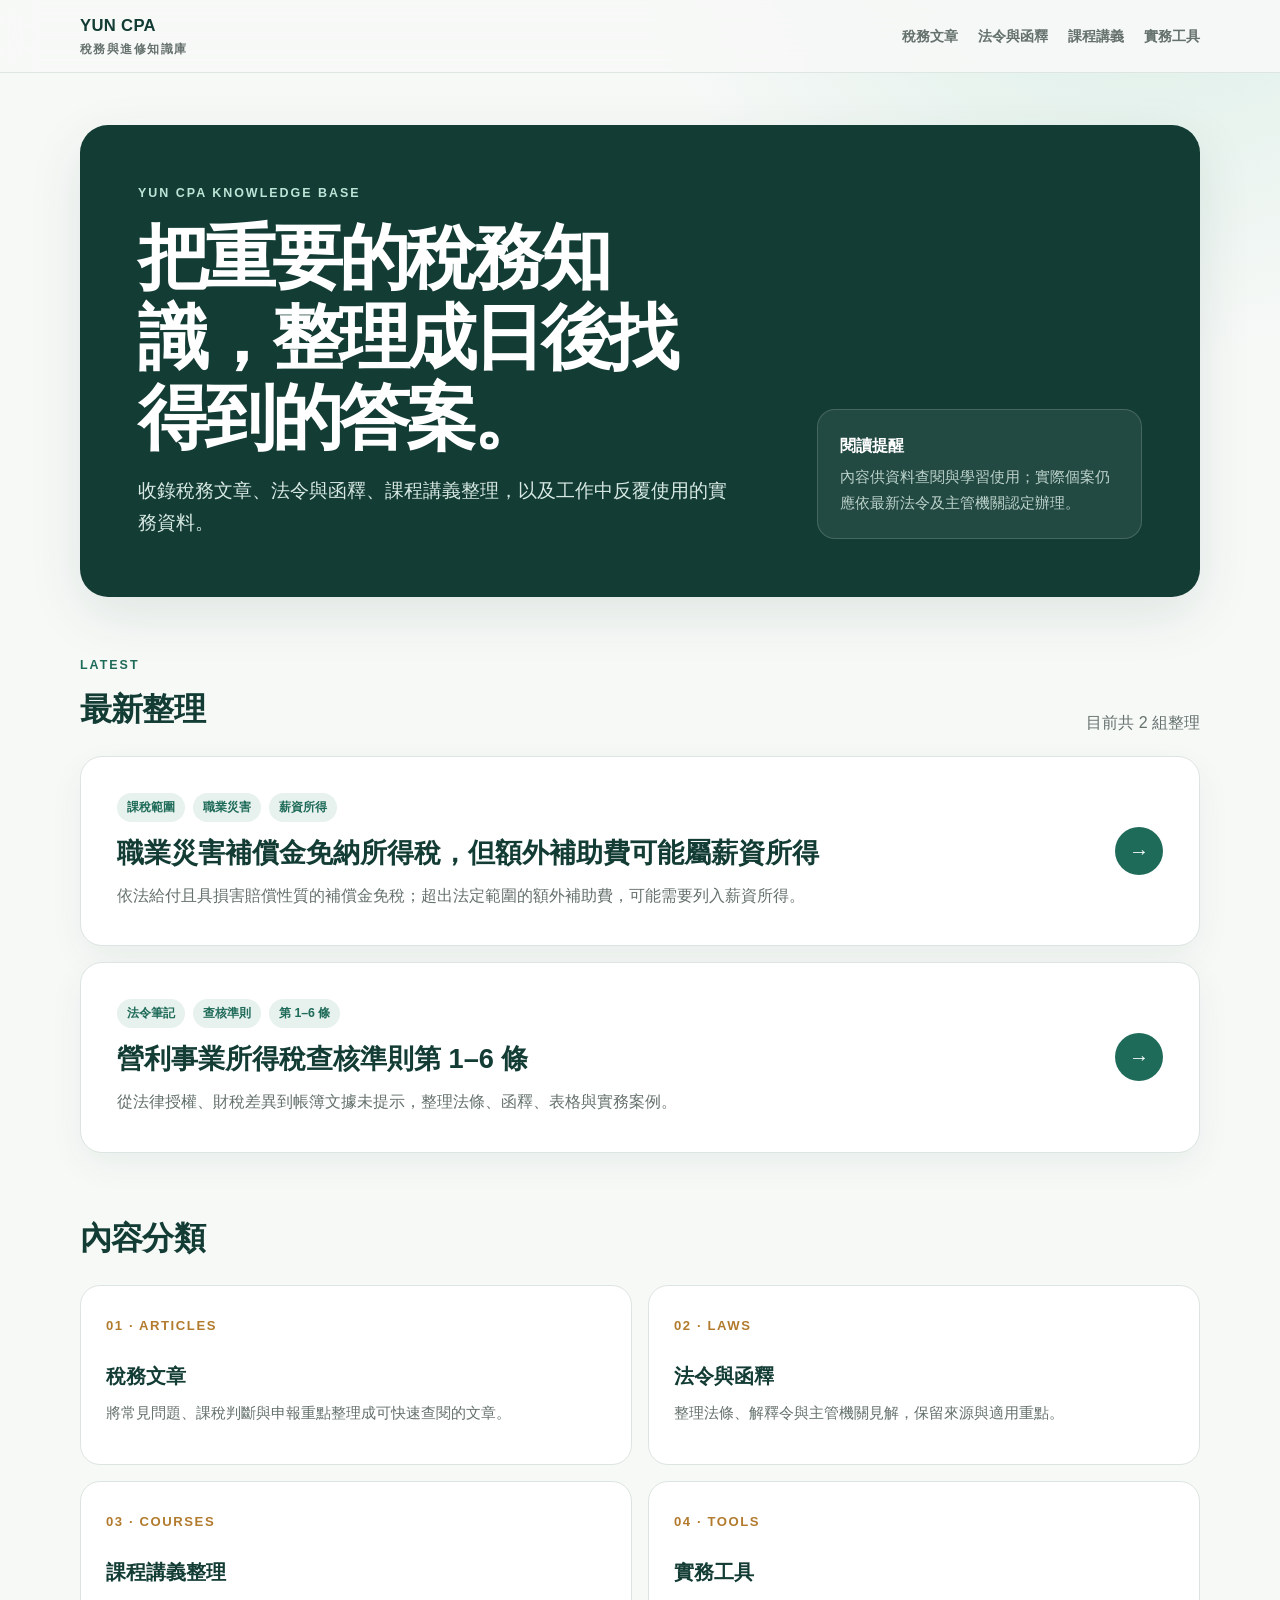
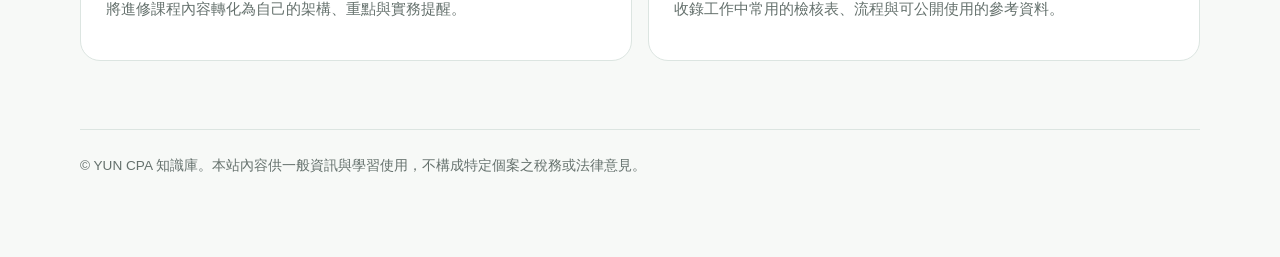
==== commit dddda9bc: "Add audit standards notes 1 through 6" ====
--- a/index.html
+++ b/index.html
@@ -40,7 +40,7 @@
           <span class="kicker" style="color:var(--green);margin-bottom:6px">LATEST</span>
           <h2 id="latest-title">最新整理</h2>
         </div>
-        <p>目前共 1 篇</p>
+        <p>目前共 2 組整理</p>
       </div>
       <a class="article-card" href="articles/occupational-accident-compensation-tax.html">
         <div>
@@ -51,6 +51,18 @@
           </div>
           <h3>職業災害補償金免納所得稅，但額外補助費可能屬薪資所得</h3>
           <p>依法給付且具損害賠償性質的補償金免稅；超出法定範圍的額外補助費，可能需要列入薪資所得。</p>
+        </div>
+        <span class="arrow" aria-hidden="true">→</span>
+      </a>
+      <a class="article-card" href="audit-standards/index.html" style="margin-top:16px">
+        <div>
+          <div class="tags" aria-label="文章標籤">
+            <span class="tag">法令筆記</span>
+            <span class="tag">查核準則</span>
+            <span class="tag">第 1–6 條</span>
+          </div>
+          <h3>營利事業所得稅查核準則第 1–6 條</h3>
+          <p>從法律授權、財稅差異到帳簿文據未提示，整理法條、函釋、表格與實務案例。</p>
         </div>
         <span class="arrow" aria-hidden="true">→</span>
       </a>
--- a/assets/site.css
+++ b/assets/site.css
@@ -182,6 +182,7 @@
   font-weight: 800;
 }
 
+.article-card h2,
 .article-card h3 {
   margin: 0;
   color: var(--deep);
@@ -258,6 +259,175 @@
 .empty-state strong { display: block; color: var(--deep); font-size: 1.08rem; }
 .empty-state p { margin: 7px 0 0; }
 
+.series-list {
+  display: grid;
+  gap: 14px;
+  margin-top: 34px;
+}
+
+.series-card {
+  display: grid;
+  grid-template-columns: 74px minmax(0, 1fr) auto;
+  gap: 22px;
+  align-items: center;
+  padding: 22px 24px;
+  border: 1px solid var(--line);
+  border-radius: 18px;
+  background: var(--surface);
+  text-decoration: none;
+}
+
+.series-card:hover { border-color: #a8cabe; }
+.series-card.is-deleted { background: rgba(255,255,255,.55); }
+
+.series-no {
+  color: var(--gold);
+  font-size: 1.15rem;
+  font-weight: 900;
+  letter-spacing: .04em;
+}
+
+.series-card h2,
+.series-card h3 { margin: 0; color: var(--deep); font-size: 1.08rem; }
+.series-card p { margin: 3px 0 0; color: var(--muted); font-size: .9rem; }
+.series-status { color: var(--green); font-size: .82rem; font-weight: 800; }
+.is-deleted .series-status { color: var(--muted); }
+
+.law-page { max-width: 940px; }
+
+.law-hero {
+  padding: clamp(28px, 5vw, 48px);
+  border-radius: 24px;
+  color: white;
+  background: var(--deep);
+  box-shadow: var(--shadow);
+}
+
+.law-hero .kicker { margin-bottom: 10px; }
+.law-hero h1 { margin: 0; font-size: clamp(1.85rem, 5vw, 3.35rem); line-height: 1.2; letter-spacing: -.035em; }
+.law-hero p { max-width: 700px; margin: 14px 0 0; color: #d8e9e3; }
+
+.article-switcher {
+  display: grid;
+  grid-template-columns: repeat(6, 1fr);
+  gap: 7px;
+  margin: 20px 0 34px;
+}
+
+.article-switcher a {
+  padding: 9px 6px;
+  border: 1px solid var(--line);
+  border-radius: 10px;
+  color: var(--muted);
+  background: var(--surface);
+  font-size: .82rem;
+  font-weight: 800;
+  text-align: center;
+  text-decoration: none;
+}
+
+.article-switcher a:hover,
+.article-switcher a[aria-current="page"] { color: white; border-color: var(--green); background: var(--green); }
+
+.notion-content {
+  padding: clamp(24px, 5vw, 52px);
+  border: 1px solid var(--line);
+  border-radius: 22px;
+  background: var(--surface);
+  box-shadow: 0 12px 34px rgba(18, 60, 52, .05);
+}
+
+.notion-content > *:first-child { margin-top: 0; }
+.notion-content > *:last-child { margin-bottom: 0; }
+.notion-content h2 { margin: 2.35em 0 .7em; padding-top: .3em; color: var(--deep); font-size: clamp(1.35rem, 3vw, 1.8rem); line-height: 1.35; }
+.notion-content h3 { margin: 1.8em 0 .6em; color: var(--green); font-size: 1.16rem; line-height: 1.45; }
+.notion-content h4 { margin: 1.5em 0 .5em; color: var(--deep); }
+.notion-content p { margin: .7em 0; }
+.notion-content ul,
+.notion-content ol { margin: .7em 0; padding-left: 1.65em; }
+.notion-content li { margin: .35em 0; }
+.notion-content li > ul,
+.notion-content li > ol { margin-top: .3em; }
+.notion-content a { color: var(--green); overflow-wrap: anywhere; }
+.notion-content hr { height: 1px; margin: 2rem 0; border: 0; background: var(--line); }
+.notion-content img { display: block; max-width: 100%; height: auto; margin: 1.4rem auto; border: 1px solid var(--line); border-radius: 12px; }
+.notion-content figure { margin: 1.6rem 0; }
+.notion-content figcaption { margin-top: .6rem; color: var(--muted); font-size: .84rem; text-align: center; }
+.notion-content blockquote { margin: 1.2rem 0; padding: 1px 0 1px 1.15rem; border-left: 4px solid var(--gold); color: #384640; }
+.notion-content mark { padding: .05em .16em; border-radius: 3px; }
+.highlight-yellow,
+.highlight-yellow_background,
+.block-color-yellow_background { background: #fff1b8; }
+.highlight-blue,
+.highlight-blue_background,
+.block-color-blue_background { background: #e2f0fb; }
+.highlight-red,
+.highlight-red_background { background: #fae8e5; }
+.highlight-green,
+.highlight-teal,
+.highlight-teal_background,
+.block-color-teal_background { background: #e1f2e9; }
+.highlight-gray,
+.block-color-gray_background { background: #f2f4f3; }
+.block-color-brown_background { background: #f5ede8; }
+.block-color-orange_background { background: #fbebde; }
+
+.callout {
+  display: flex;
+  gap: 13px;
+  margin: 1.2rem 0;
+  padding: 18px 20px;
+  border: 1px solid var(--line);
+  border-radius: 14px;
+  background: var(--gold-soft);
+}
+
+.callout .icon::before { content: attr(data-emoji); }
+.callout p:first-child { margin-top: 0; }
+.callout p:last-child { margin-bottom: 0; }
+.deleted-law { border-style: dashed; background: #f2f4f3; }
+
+.table_of_contents {
+  margin: 1.5rem 0 2rem;
+  padding: 17px 20px;
+  border-radius: 14px;
+  background: var(--gold-soft);
+}
+
+.table_of_contents::before { content: "本頁目錄"; display: block; margin-bottom: 8px; color: var(--deep); font-size: .82rem; font-weight: 900; letter-spacing: .08em; }
+.table_of_contents-item { padding: 3px 0; }
+.table_of_contents-link { text-decoration: none; }
+.table_of_contents-indent-1 { padding-left: 1rem; }
+.table_of_contents-indent-2 { padding-left: 2rem; }
+
+.collection-content-wrapper,
+.notion-content > div:has(> table) { max-width: 100%; overflow-x: auto; }
+
+.notion-content table { width: 100%; min-width: 560px; margin: 1.25rem 0; border-collapse: collapse; font-size: .9rem; }
+.notion-content th,
+.notion-content td { padding: 10px 12px; border: 1px solid var(--line); vertical-align: top; text-align: left; }
+.notion-content th { color: var(--deep); background: var(--green-soft); font-weight: 800; }
+.notion-content .column-list { display: grid; grid-template-columns: repeat(2, minmax(0, 1fr)); gap: 22px; }
+.notion-content details { margin: .8rem 0; padding: 10px 14px; border: 1px solid var(--line); border-radius: 10px; }
+.notion-content summary { cursor: pointer; color: var(--deep); font-weight: 800; }
+
+.source-note {
+  margin-top: 24px;
+  padding: 20px 22px;
+  border-left: 4px solid var(--green);
+  border-radius: 0 12px 12px 0;
+  color: var(--muted);
+  background: var(--green-soft);
+  font-size: .88rem;
+}
+
+.source-note strong { color: var(--deep); }
+.source-note p { margin: 4px 0; }
+.source-note a { color: var(--green); font-weight: 750; }
+
+.law-pager { display: flex; justify-content: space-between; gap: 16px; margin-top: 26px; }
+.law-pager a { padding: 10px 14px; border: 1px solid var(--line); border-radius: 10px; color: var(--green); background: white; font-size: .88rem; font-weight: 800; text-decoration: none; }
+
 .site-footer {
   margin-top: 68px;
   padding-top: 24px;
@@ -272,6 +442,9 @@
   .page-wrap { padding-top: 24px; }
   .intro { grid-template-columns: 1fr; }
   .category-grid { grid-template-columns: 1fr; }
+  .series-card { grid-template-columns: 60px minmax(0, 1fr); }
+  .series-status { grid-column: 2; }
+  .notion-content .column-list { grid-template-columns: 1fr; }
 }
 
 @media (max-width: 520px) {
@@ -280,6 +453,9 @@
   .intro { padding: 27px 22px; border-radius: 21px; }
   .article-card { grid-template-columns: 1fr; }
   .arrow { width: 42px; height: 42px; }
+  .article-switcher { grid-template-columns: repeat(3, 1fr); }
+  .notion-content { padding: 22px 18px; }
+  .series-card { padding: 19px 17px; gap: 12px; }
 }
 
 @media print {
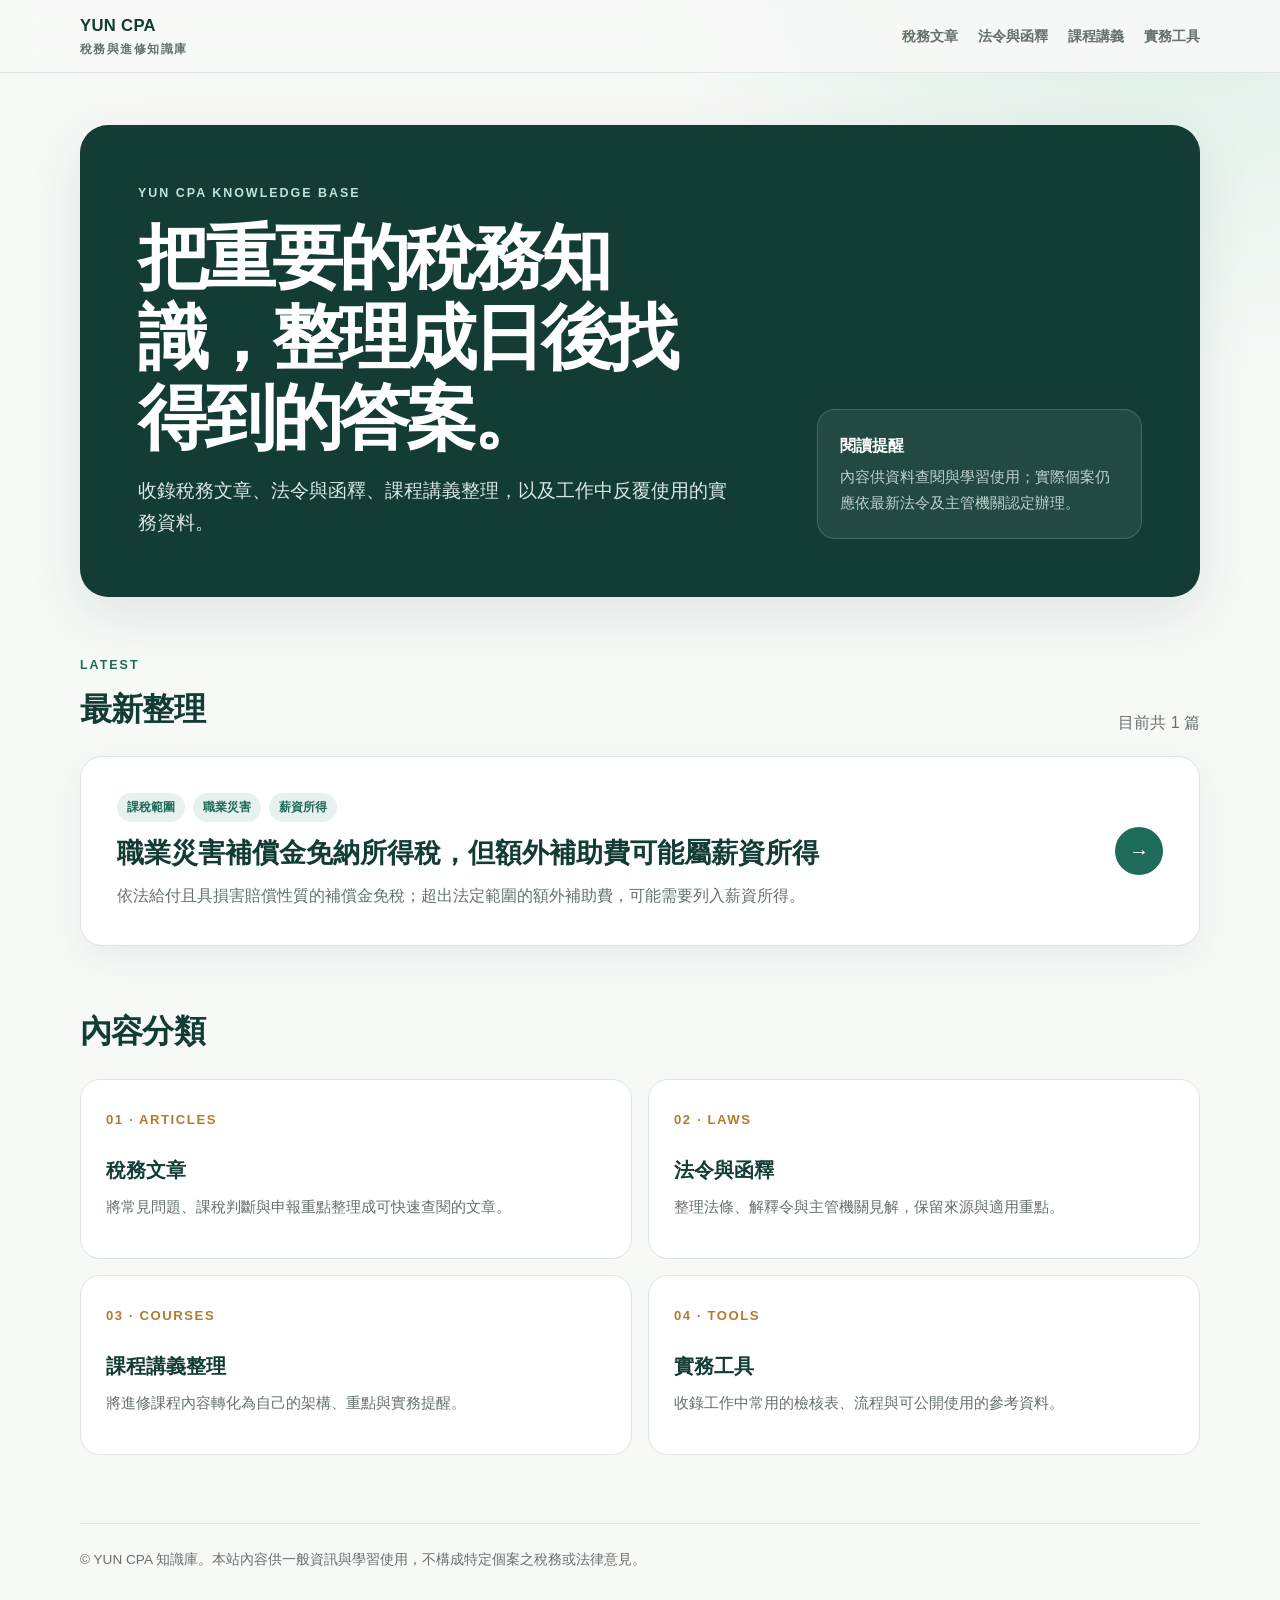
==== commit baf78a1c: "Remove audit standards section" ====
--- a/index.html
+++ b/index.html
@@ -40,7 +40,7 @@
           <span class="kicker" style="color:var(--green);margin-bottom:6px">LATEST</span>
           <h2 id="latest-title">最新整理</h2>
         </div>
-        <p>目前共 2 組整理</p>
+        <p>目前共 1 篇</p>
       </div>
       <a class="article-card" href="articles/occupational-accident-compensation-tax.html">
         <div>
@@ -51,18 +51,6 @@
           </div>
           <h3>職業災害補償金免納所得稅，但額外補助費可能屬薪資所得</h3>
           <p>依法給付且具損害賠償性質的補償金免稅；超出法定範圍的額外補助費，可能需要列入薪資所得。</p>
-        </div>
-        <span class="arrow" aria-hidden="true">→</span>
-      </a>
-      <a class="article-card" href="audit-standards/index.html" style="margin-top:16px">
-        <div>
-          <div class="tags" aria-label="文章標籤">
-            <span class="tag">法令筆記</span>
-            <span class="tag">查核準則</span>
-            <span class="tag">第 1–6 條</span>
-          </div>
-          <h3>營利事業所得稅查核準則第 1–6 條</h3>
-          <p>從法律授權、財稅差異到帳簿文據未提示，整理法條、函釋、表格與實務案例。</p>
         </div>
         <span class="arrow" aria-hidden="true">→</span>
       </a>
--- a/assets/site.css
+++ b/assets/site.css
@@ -182,7 +182,6 @@
   font-weight: 800;
 }
 
-.article-card h2,
 .article-card h3 {
   margin: 0;
   color: var(--deep);
@@ -259,175 +258,6 @@
 .empty-state strong { display: block; color: var(--deep); font-size: 1.08rem; }
 .empty-state p { margin: 7px 0 0; }
 
-.series-list {
-  display: grid;
-  gap: 14px;
-  margin-top: 34px;
-}
-
-.series-card {
-  display: grid;
-  grid-template-columns: 74px minmax(0, 1fr) auto;
-  gap: 22px;
-  align-items: center;
-  padding: 22px 24px;
-  border: 1px solid var(--line);
-  border-radius: 18px;
-  background: var(--surface);
-  text-decoration: none;
-}
-
-.series-card:hover { border-color: #a8cabe; }
-.series-card.is-deleted { background: rgba(255,255,255,.55); }
-
-.series-no {
-  color: var(--gold);
-  font-size: 1.15rem;
-  font-weight: 900;
-  letter-spacing: .04em;
-}
-
-.series-card h2,
-.series-card h3 { margin: 0; color: var(--deep); font-size: 1.08rem; }
-.series-card p { margin: 3px 0 0; color: var(--muted); font-size: .9rem; }
-.series-status { color: var(--green); font-size: .82rem; font-weight: 800; }
-.is-deleted .series-status { color: var(--muted); }
-
-.law-page { max-width: 940px; }
-
-.law-hero {
-  padding: clamp(28px, 5vw, 48px);
-  border-radius: 24px;
-  color: white;
-  background: var(--deep);
-  box-shadow: var(--shadow);
-}
-
-.law-hero .kicker { margin-bottom: 10px; }
-.law-hero h1 { margin: 0; font-size: clamp(1.85rem, 5vw, 3.35rem); line-height: 1.2; letter-spacing: -.035em; }
-.law-hero p { max-width: 700px; margin: 14px 0 0; color: #d8e9e3; }
-
-.article-switcher {
-  display: grid;
-  grid-template-columns: repeat(6, 1fr);
-  gap: 7px;
-  margin: 20px 0 34px;
-}
-
-.article-switcher a {
-  padding: 9px 6px;
-  border: 1px solid var(--line);
-  border-radius: 10px;
-  color: var(--muted);
-  background: var(--surface);
-  font-size: .82rem;
-  font-weight: 800;
-  text-align: center;
-  text-decoration: none;
-}
-
-.article-switcher a:hover,
-.article-switcher a[aria-current="page"] { color: white; border-color: var(--green); background: var(--green); }
-
-.notion-content {
-  padding: clamp(24px, 5vw, 52px);
-  border: 1px solid var(--line);
-  border-radius: 22px;
-  background: var(--surface);
-  box-shadow: 0 12px 34px rgba(18, 60, 52, .05);
-}
-
-.notion-content > *:first-child { margin-top: 0; }
-.notion-content > *:last-child { margin-bottom: 0; }
-.notion-content h2 { margin: 2.35em 0 .7em; padding-top: .3em; color: var(--deep); font-size: clamp(1.35rem, 3vw, 1.8rem); line-height: 1.35; }
-.notion-content h3 { margin: 1.8em 0 .6em; color: var(--green); font-size: 1.16rem; line-height: 1.45; }
-.notion-content h4 { margin: 1.5em 0 .5em; color: var(--deep); }
-.notion-content p { margin: .7em 0; }
-.notion-content ul,
-.notion-content ol { margin: .7em 0; padding-left: 1.65em; }
-.notion-content li { margin: .35em 0; }
-.notion-content li > ul,
-.notion-content li > ol { margin-top: .3em; }
-.notion-content a { color: var(--green); overflow-wrap: anywhere; }
-.notion-content hr { height: 1px; margin: 2rem 0; border: 0; background: var(--line); }
-.notion-content img { display: block; max-width: 100%; height: auto; margin: 1.4rem auto; border: 1px solid var(--line); border-radius: 12px; }
-.notion-content figure { margin: 1.6rem 0; }
-.notion-content figcaption { margin-top: .6rem; color: var(--muted); font-size: .84rem; text-align: center; }
-.notion-content blockquote { margin: 1.2rem 0; padding: 1px 0 1px 1.15rem; border-left: 4px solid var(--gold); color: #384640; }
-.notion-content mark { padding: .05em .16em; border-radius: 3px; }
-.highlight-yellow,
-.highlight-yellow_background,
-.block-color-yellow_background { background: #fff1b8; }
-.highlight-blue,
-.highlight-blue_background,
-.block-color-blue_background { background: #e2f0fb; }
-.highlight-red,
-.highlight-red_background { background: #fae8e5; }
-.highlight-green,
-.highlight-teal,
-.highlight-teal_background,
-.block-color-teal_background { background: #e1f2e9; }
-.highlight-gray,
-.block-color-gray_background { background: #f2f4f3; }
-.block-color-brown_background { background: #f5ede8; }
-.block-color-orange_background { background: #fbebde; }
-
-.callout {
-  display: flex;
-  gap: 13px;
-  margin: 1.2rem 0;
-  padding: 18px 20px;
-  border: 1px solid var(--line);
-  border-radius: 14px;
-  background: var(--gold-soft);
-}
-
-.callout .icon::before { content: attr(data-emoji); }
-.callout p:first-child { margin-top: 0; }
-.callout p:last-child { margin-bottom: 0; }
-.deleted-law { border-style: dashed; background: #f2f4f3; }
-
-.table_of_contents {
-  margin: 1.5rem 0 2rem;
-  padding: 17px 20px;
-  border-radius: 14px;
-  background: var(--gold-soft);
-}
-
-.table_of_contents::before { content: "本頁目錄"; display: block; margin-bottom: 8px; color: var(--deep); font-size: .82rem; font-weight: 900; letter-spacing: .08em; }
-.table_of_contents-item { padding: 3px 0; }
-.table_of_contents-link { text-decoration: none; }
-.table_of_contents-indent-1 { padding-left: 1rem; }
-.table_of_contents-indent-2 { padding-left: 2rem; }
-
-.collection-content-wrapper,
-.notion-content > div:has(> table) { max-width: 100%; overflow-x: auto; }
-
-.notion-content table { width: 100%; min-width: 560px; margin: 1.25rem 0; border-collapse: collapse; font-size: .9rem; }
-.notion-content th,
-.notion-content td { padding: 10px 12px; border: 1px solid var(--line); vertical-align: top; text-align: left; }
-.notion-content th { color: var(--deep); background: var(--green-soft); font-weight: 800; }
-.notion-content .column-list { display: grid; grid-template-columns: repeat(2, minmax(0, 1fr)); gap: 22px; }
-.notion-content details { margin: .8rem 0; padding: 10px 14px; border: 1px solid var(--line); border-radius: 10px; }
-.notion-content summary { cursor: pointer; color: var(--deep); font-weight: 800; }
-
-.source-note {
-  margin-top: 24px;
-  padding: 20px 22px;
-  border-left: 4px solid var(--green);
-  border-radius: 0 12px 12px 0;
-  color: var(--muted);
-  background: var(--green-soft);
-  font-size: .88rem;
-}
-
-.source-note strong { color: var(--deep); }
-.source-note p { margin: 4px 0; }
-.source-note a { color: var(--green); font-weight: 750; }
-
-.law-pager { display: flex; justify-content: space-between; gap: 16px; margin-top: 26px; }
-.law-pager a { padding: 10px 14px; border: 1px solid var(--line); border-radius: 10px; color: var(--green); background: white; font-size: .88rem; font-weight: 800; text-decoration: none; }
-
 .site-footer {
   margin-top: 68px;
   padding-top: 24px;
@@ -442,9 +272,6 @@
   .page-wrap { padding-top: 24px; }
   .intro { grid-template-columns: 1fr; }
   .category-grid { grid-template-columns: 1fr; }
-  .series-card { grid-template-columns: 60px minmax(0, 1fr); }
-  .series-status { grid-column: 2; }
-  .notion-content .column-list { grid-template-columns: 1fr; }
 }
 
 @media (max-width: 520px) {
@@ -453,9 +280,6 @@
   .intro { padding: 27px 22px; border-radius: 21px; }
   .article-card { grid-template-columns: 1fr; }
   .arrow { width: 42px; height: 42px; }
-  .article-switcher { grid-template-columns: repeat(3, 1fr); }
-  .notion-content { padding: 22px 18px; }
-  .series-card { padding: 19px 17px; gap: 12px; }
 }
 
 @media print {
